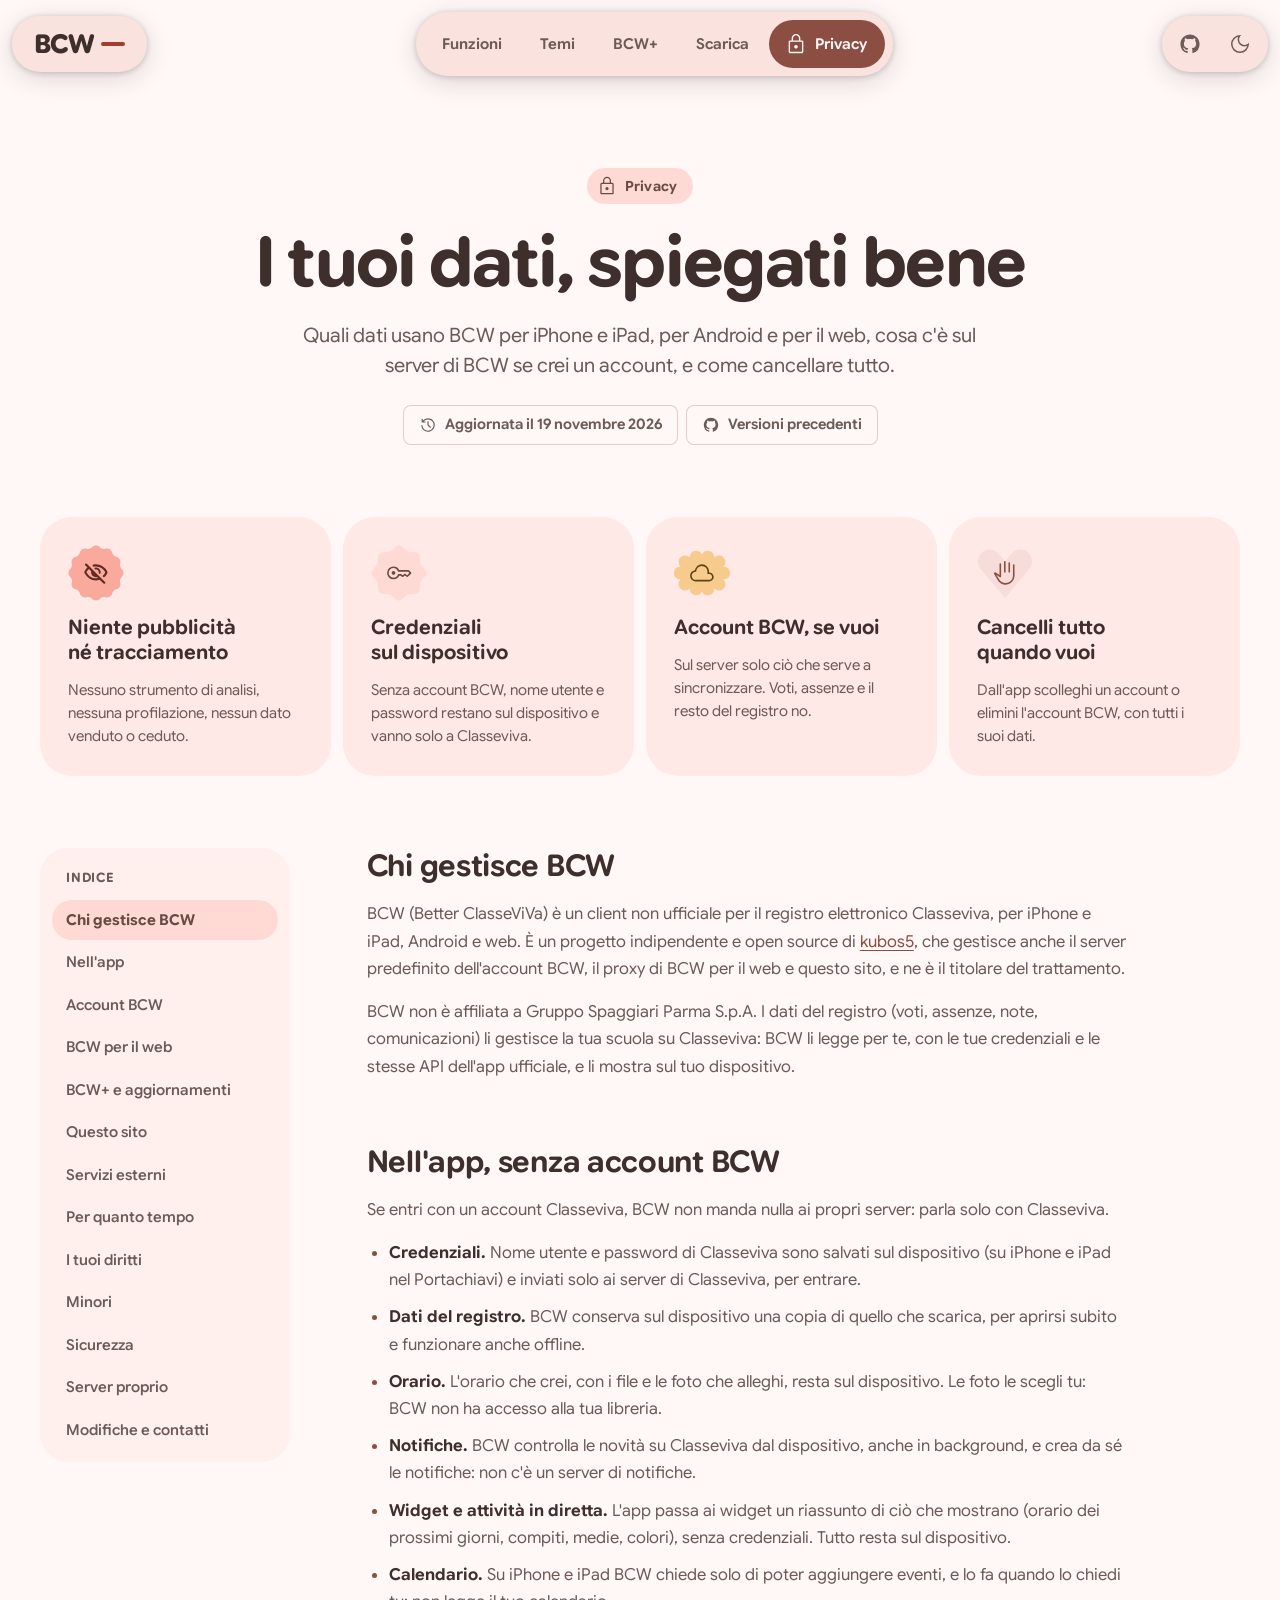
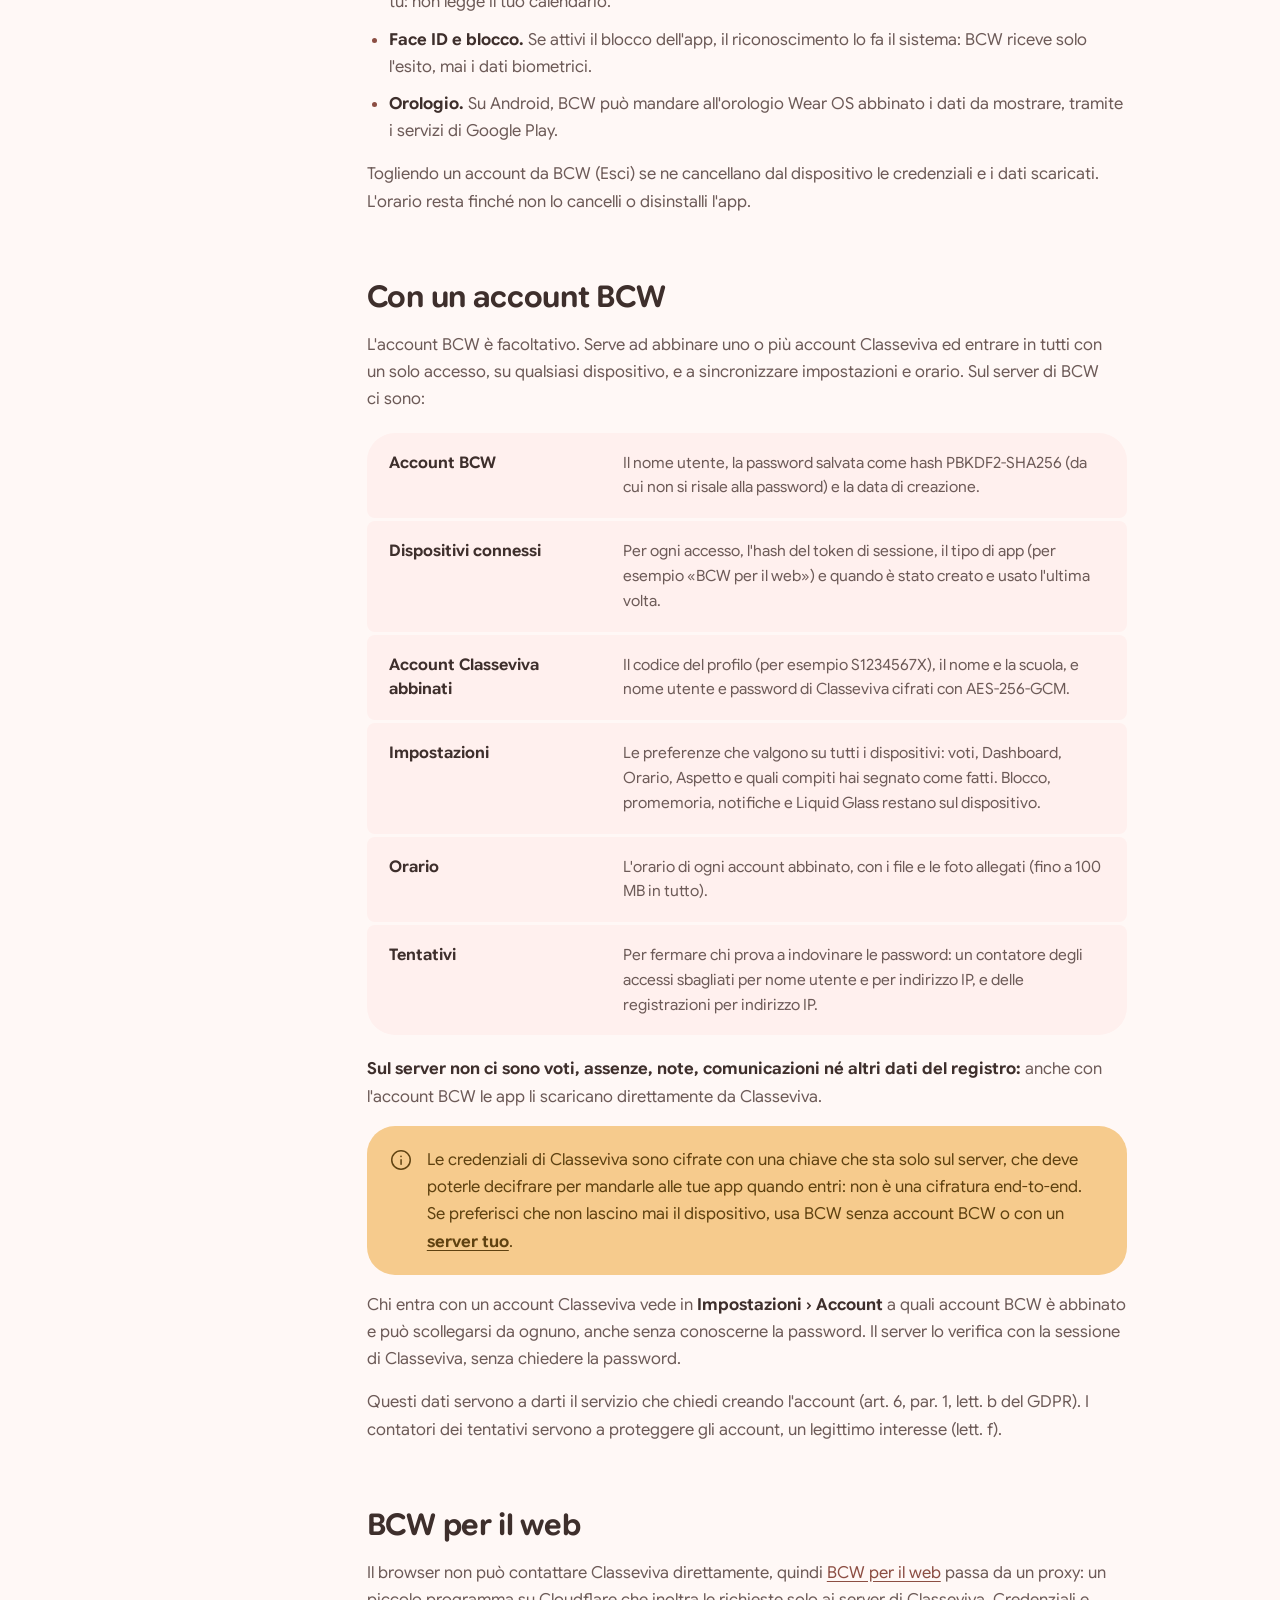
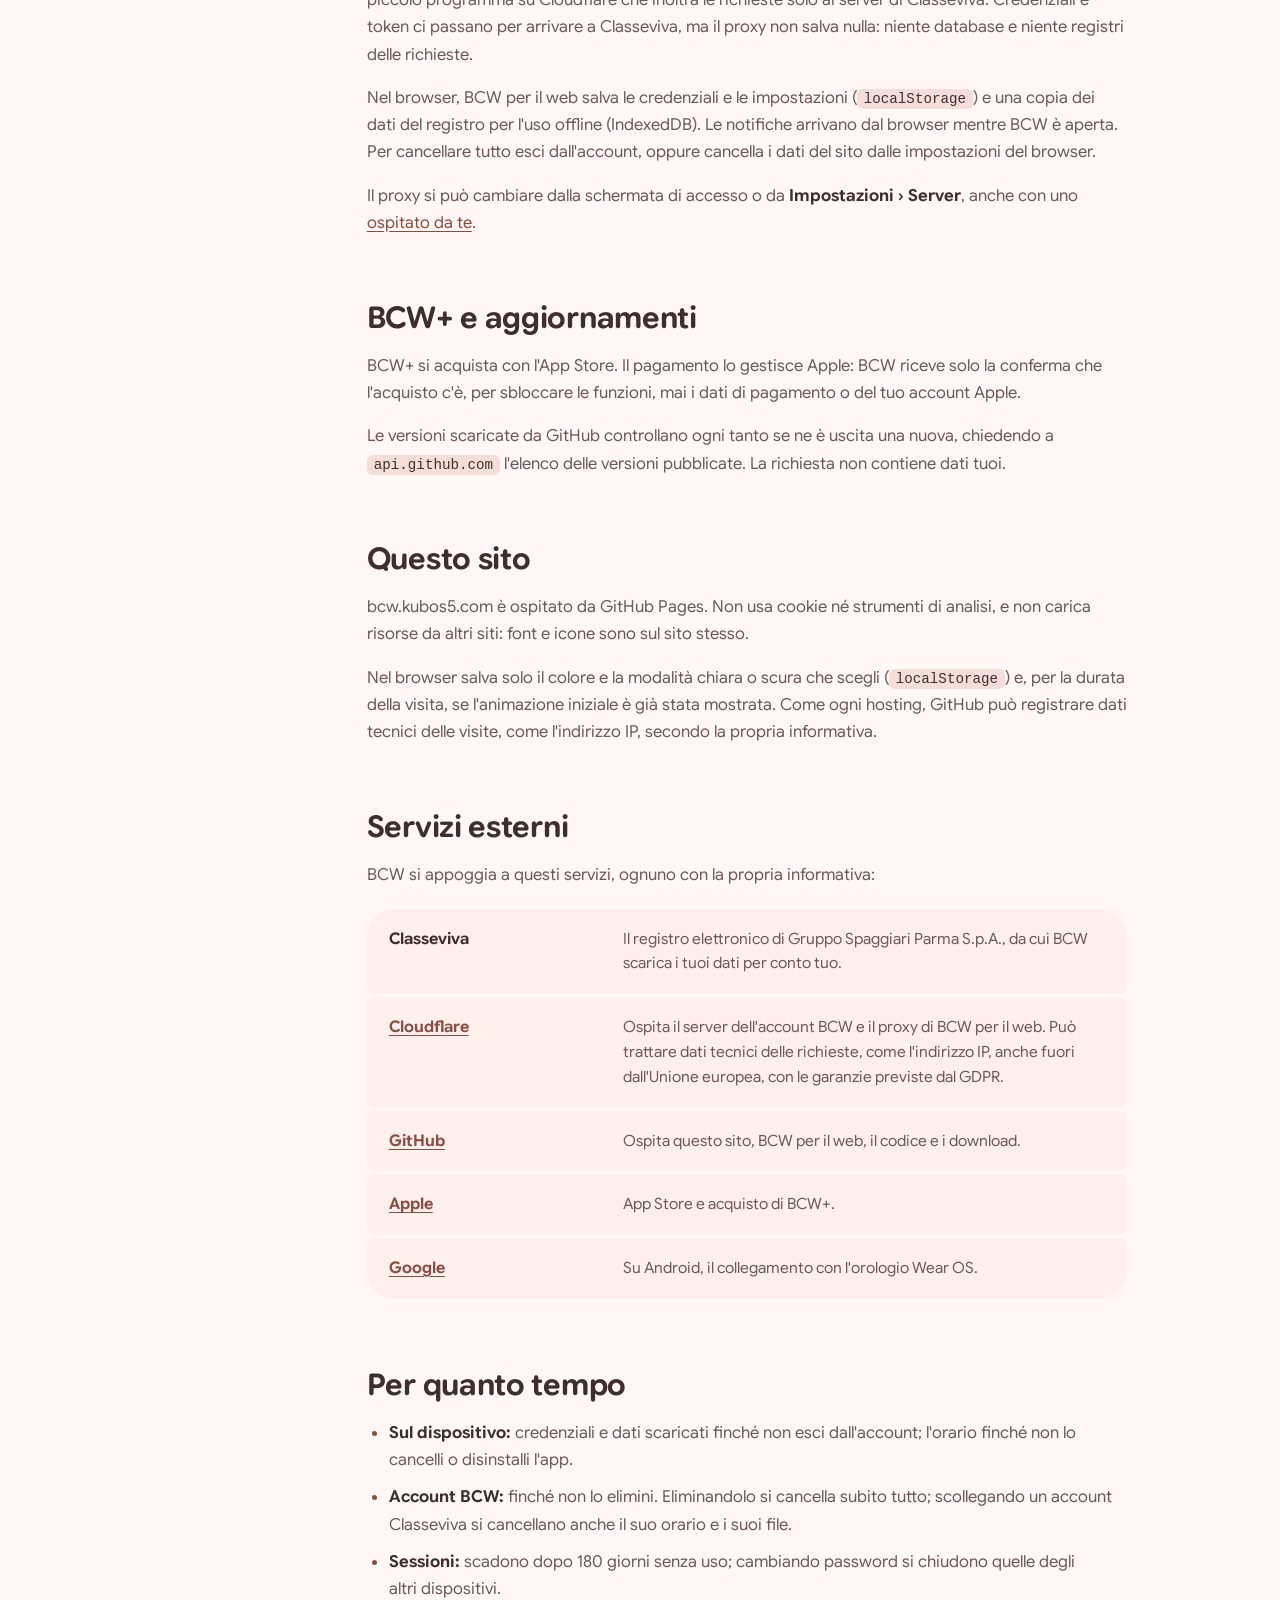
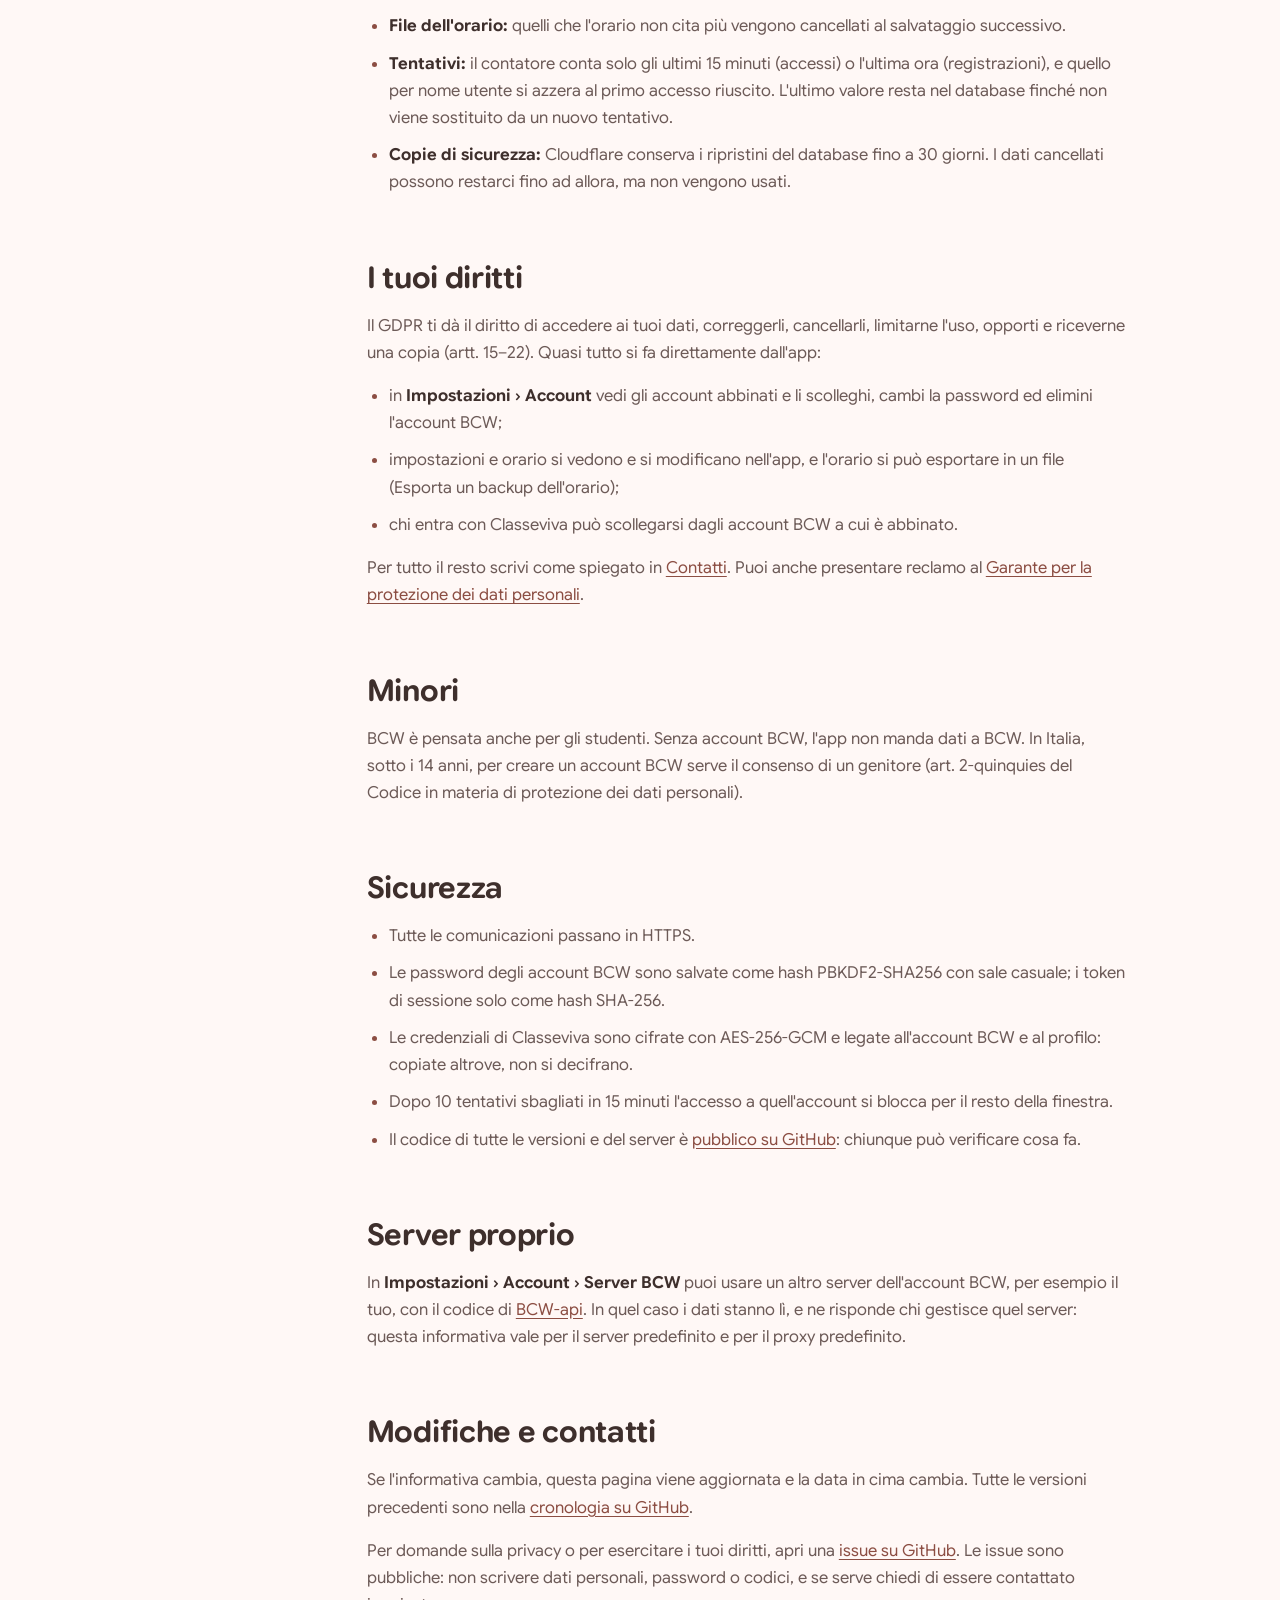
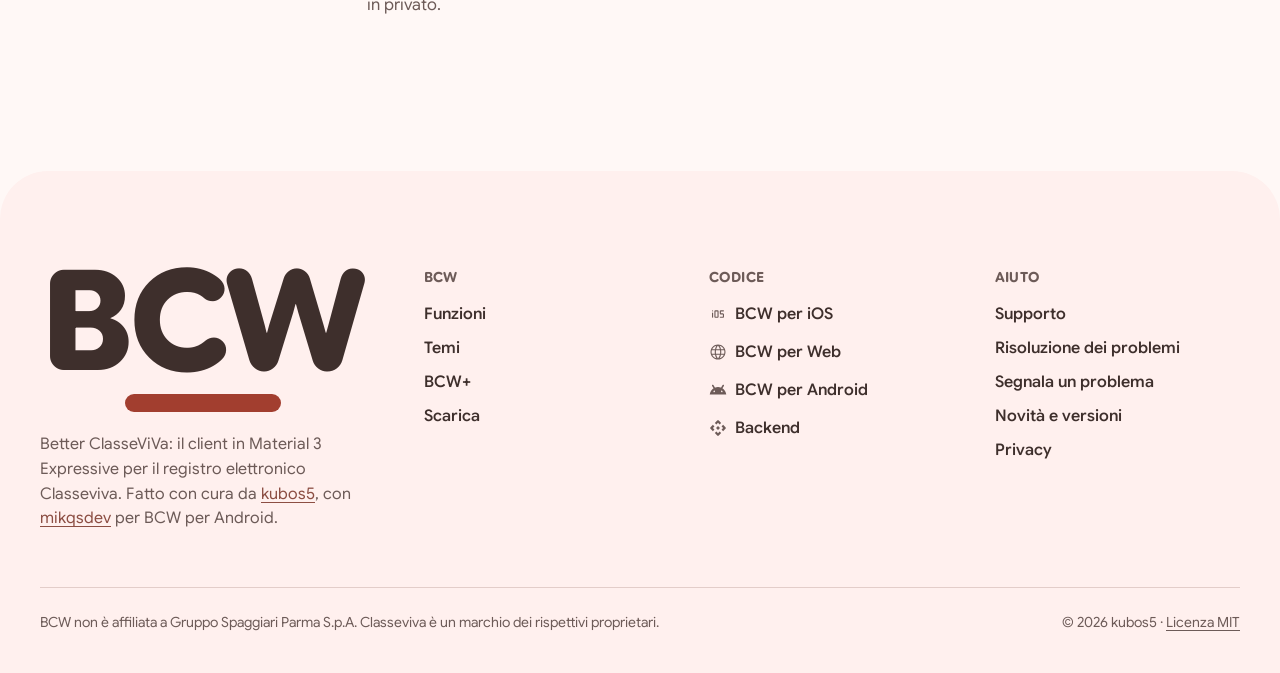
==== privacy/index.html @ 99d1567b "Informativa sulla privacy Nuova pagina /privacy con i dati usati dalle app, da BCW per il web e dall" ====
<!doctype html>
<html lang="it" class="no-js">
<head>
  <meta charset="utf-8">
  <meta name="viewport" content="width=device-width, initial-scale=1, viewport-fit=cover">
  <title>Privacy · BCW</title>
  <meta name="description" content="Informativa sulla privacy di BCW, il client per il registro elettronico Classeviva: quali dati usano l'app, la versione web e l'account BCW, dove stanno e come cancellarli.">
  <meta name="theme-color" content="#fff8f6" media="(prefers-color-scheme: light)">
  <meta name="theme-color" content="#130d0b" media="(prefers-color-scheme: dark)">
  <meta name="color-scheme" content="light dark">
  <link rel="icon" type="image/svg+xml" href="../assets/img/favicon.svg">
  <link rel="apple-touch-icon" href="../assets/img/apple-touch-icon.png">
  <meta property="og:type" content="website">
  <meta property="og:locale" content="it_IT">
  <meta property="og:title" content="Privacy · BCW">
  <meta property="og:description" content="Niente pubblicità né tracciamento: quali dati usa BCW, dove stanno e come cancellarli.">
  <meta property="og:image" content="https://bcw.kubos5.com/assets/img/og.png">
  <link rel="preload" href="../assets/fonts/GoogleSansFlex-latin-wght-ROND.woff2" as="font" type="font/woff2" crossorigin>
  <link rel="stylesheet" href="../assets/css/site.css">
  <script>
    (function () {
      var d = document.documentElement;
      d.classList.remove('no-js');
      try {
        var mode = localStorage.getItem('bcw-lp.mode');
        if (mode === 'light' || mode === 'dark') d.setAttribute('data-theme', mode);
        var theme = JSON.parse(localStorage.getItem('bcw-lp.accent') || 'null');
        if (theme && theme.css) {
          var style = document.createElement('style');
          style.id = 'accent-theme';
          style.textContent = theme.css;
          document.head.appendChild(style);
        }
      } catch (e) {}
    })();
  </script>
  <script type="module" src="../assets/js/privacy.js"></script>
</head>
<body>
  <a class="skip" href="#main">Vai al contenuto</a>

  <header class="topbar">
    <a class="brand-pill floating" href="../" aria-label="BCW, pagina iniziale"><span class="logo inline">BCW</span></a>
    <nav class="navbar floating" aria-label="Sezioni">
      <a class="nav-item" href="../#funzioni"><svg class="icon" aria-hidden="true"><use href="../assets/icons.svg#dashboardFill"/></svg>Funzioni</a>
      <a class="nav-item" href="../#temi"><svg class="icon" aria-hidden="true"><use href="../assets/icons.svg#palette"/></svg>Temi</a>
      <a class="nav-item" href="../#plus"><svg class="icon" aria-hidden="true"><use href="../assets/icons.svg#workspacePremium"/></svg>BCW+</a>
      <a class="nav-item" href="../#scarica"><svg class="icon" aria-hidden="true"><use href="../assets/icons.svg#download"/></svg>Scarica</a>
      <a class="nav-item active desktop-only" href="./" aria-current="page"><svg class="icon" aria-hidden="true"><use href="../assets/icons.svg#lock"/></svg>Privacy</a>
    </nav>
    <div class="actions-pill floating">
      <a class="icon-btn only-mobile" href="./" aria-current="page" aria-label="Privacy" style="color: var(--primary)"><svg class="icon" aria-hidden="true"><use href="../assets/icons.svg#lock"/></svg></a>
      <a class="icon-btn" href="https://github.com/kubos5/BCW" aria-label="BCW su GitHub"><svg class="icon" aria-hidden="true"><use href="../assets/icons.svg#github"/></svg></a>
      <button class="icon-btn" type="button" data-mode-toggle aria-label="Passa al tema scuro"><svg class="icon" aria-hidden="true"><use href="../assets/icons.svg#darkMode"/></svg></button>
    </div>
  </header>

  <main id="main">
    <!-- MARK: Titolo -->
    <section class="support-hero">
      <div class="decor" aria-hidden="true">
        <svg class="shape s1 spin" style="--period: 80s" viewBox="0 0 100 100"><use href="../assets/shapes.svg#gem"/></svg>
        <svg class="shape s2 spin reverse" style="--period: 60s" viewBox="0 0 100 100"><use href="../assets/shapes.svg#cookie9Sided"/></svg>
        <svg class="shape s3 spin" style="--period: 30s" viewBox="0 0 100 100"><use href="../assets/shapes.svg#clover4Leaf"/></svg>
      </div>
      <div class="container">
        <span class="eyebrow"><svg class="icon" aria-hidden="true"><use href="../assets/icons.svg#lock"/></svg>Privacy</span>
        <h1 class="display">I tuoi dati, spiegati bene</h1>
        <p class="lead" style="max-width: 36em">Quali dati usano BCW per iPhone e iPad, per Android e per il web, cosa c'è sul server di BCW se crei un account, e come cancellare tutto.</p>
        <div class="policy-meta">
          <span class="filter-chip"><svg class="icon" aria-hidden="true"><use href="../assets/icons.svg#history"/></svg>Aggiornata il 19 novembre 2026</span>
          <a class="filter-chip" href="https://github.com/kubos5/BCW-lp/commits/main/privacy/index.html"><svg class="icon" aria-hidden="true"><use href="../assets/icons.svg#github"/></svg>Versioni precedenti</a>
        </div>
      </div>
    </section>

    <!-- MARK: In breve -->
    <section class="section tight" style="padding-top: 8px; padding-bottom: 40px" aria-label="In breve">
      <div class="container trust">
        <div class="card reveal">
          <span class="shaped"><svg class="shape" viewBox="0 0 100 100" aria-hidden="true"><use href="../assets/shapes.svg#cookie12Sided"/></svg><svg class="icon" aria-hidden="true"><use href="../assets/icons.svg#visibilityOff"/></svg></span>
          <h3>Niente pubblicità né tracciamento</h3>
          <p>Nessuno strumento di analisi, nessuna profilazione, nessun dato venduto o ceduto.</p>
        </div>
        <div class="card reveal" style="--d: 1">
          <span class="shaped" style="--c: var(--secondary-container); --on-c: var(--on-secondary-container)"><svg class="shape" viewBox="0 0 100 100" aria-hidden="true"><use href="../assets/shapes.svg#sunny"/></svg><svg class="icon" aria-hidden="true"><use href="../assets/icons.svg#key"/></svg></span>
          <h3>Credenziali sul dispositivo</h3>
          <p>Senza account BCW, nome utente e password restano sul dispositivo e vanno solo a Classeviva.</p>
        </div>
        <div class="card reveal" style="--d: 2">
          <span class="shaped" style="--c: var(--tertiary-container); --on-c: var(--on-tertiary-container)"><svg class="shape" viewBox="0 0 100 100" aria-hidden="true"><use href="../assets/shapes.svg#puffy"/></svg><svg class="icon" aria-hidden="true"><use href="../assets/icons.svg#cloud"/></svg></span>
          <h3>Account BCW, se vuoi</h3>
          <p>Sul server solo ciò che serve a sincronizzare. Voti, assenze e il resto del registro no.</p>
        </div>
        <div class="card reveal" style="--d: 3">
          <span class="shaped" style="--c: var(--surface-container-highest); --on-c: var(--primary)"><svg class="shape" viewBox="0 0 100 100" aria-hidden="true"><use href="../assets/shapes.svg#heart"/></svg><svg class="icon" aria-hidden="true"><use href="../assets/icons.svg#hand"/></svg></span>
          <h3>Cancelli tutto quando vuoi</h3>
          <p>Dall'app scolleghi un account o elimini l'account BCW, con tutti i suoi dati.</p>
        </div>
      </div>
    </section>

    <!-- MARK: Informativa -->
    <section class="section tight" style="padding-top: 32px">
      <div class="container policy">
        <nav class="toc" aria-label="Indice" data-toc>
          <h2>Indice</h2>
          <a href="#chi">Chi gestisce BCW</a>
          <a href="#app">Nell'app</a>
          <a href="#account">Account BCW</a>
          <a href="#web">BCW per il web</a>
          <a href="#acquisti">BCW+ e aggiornamenti</a>
          <a href="#sito">Questo sito</a>
          <a href="#servizi">Servizi esterni</a>
          <a href="#conservazione">Per quanto tempo</a>
          <a href="#diritti">I tuoi diritti</a>
          <a href="#minori">Minori</a>
          <a href="#sicurezza">Sicurezza</a>
          <a href="#server">Server proprio</a>
          <a href="#contatti">Modifiche e contatti</a>
        </nav>

        <article class="prose">
          <section id="chi">
            <h2>Chi gestisce BCW</h2>
            <p>BCW (Better ClasseViVa) è un client non ufficiale per il registro elettronico Classeviva, per iPhone e iPad, Android e web. È un progetto indipendente e open source di <a href="https://github.com/kubos5">kubos5</a>, che gestisce anche il server predefinito dell'account BCW, il proxy di BCW per il web e questo sito, e ne è il titolare del trattamento.</p>
            <p>BCW non è affiliata a Gruppo Spaggiari Parma S.p.A. I dati del registro (voti, assenze, note, comunicazioni) li gestisce la tua scuola su Classeviva: BCW li legge per te, con le tue credenziali e le stesse API dell'app ufficiale, e li mostra sul tuo dispositivo.</p>
          </section>

          <section id="app">
            <h2>Nell'app, senza account BCW</h2>
            <p>Se entri con un account Classeviva, BCW non manda nulla ai propri server: parla solo con Classeviva.</p>
            <ul>
              <li><strong>Credenziali.</strong> Nome utente e password di Classeviva sono salvati sul dispositivo (su iPhone e iPad nel Portachiavi) e inviati solo ai server di Classeviva, per entrare.</li>
              <li><strong>Dati del registro.</strong> BCW conserva sul dispositivo una copia di quello che scarica, per aprirsi subito e funzionare anche offline.</li>
              <li><strong>Orario.</strong> L'orario che crei, con i file e le foto che alleghi, resta sul dispositivo. Le foto le scegli tu: BCW non ha accesso alla tua libreria.</li>
              <li><strong>Notifiche.</strong> BCW controlla le novità su Classeviva dal dispositivo, anche in background, e crea da sé le notifiche: non c'è un server di notifiche.</li>
              <li><strong>Widget e attività in diretta.</strong> L'app passa ai widget un riassunto di ciò che mostrano (orario dei prossimi giorni, compiti, medie, colori), senza credenziali. Tutto resta sul dispositivo.</li>
              <li><strong>Calendario.</strong> Su iPhone e iPad BCW chiede solo di poter aggiungere eventi, e lo fa quando lo chiedi tu: non legge il tuo calendario.</li>
              <li><strong>Face ID e blocco.</strong> Se attivi il blocco dell'app, il riconoscimento lo fa il sistema: BCW riceve solo l'esito, mai i dati biometrici.</li>
              <li><strong>Orologio.</strong> Su Android, BCW può mandare all'orologio Wear OS abbinato i dati da mostrare, tramite i servizi di Google Play.</li>
            </ul>
            <p>Togliendo un account da BCW (Esci) se ne cancellano dal dispositivo le credenziali e i dati scaricati. L'orario resta finché non lo cancelli o disinstalli l'app.</p>
          </section>

          <section id="account">
            <h2>Con un account BCW</h2>
            <p>L'account BCW è facoltativo. Serve ad abbinare uno o più account Classeviva ed entrare in tutti con un solo accesso, su qualsiasi dispositivo, e a sincronizzare impostazioni e orario. Sul server di BCW ci sono:</p>
            <dl class="data-list">
              <div>
                <dt>Account BCW</dt>
                <dd>Il nome utente, la password salvata come hash PBKDF2-SHA256 (da cui non si risale alla password) e la data di creazione.</dd>
              </div>
              <div>
                <dt>Dispositivi connessi</dt>
                <dd>Per ogni accesso, l'hash del token di sessione, il tipo di app (per esempio «BCW per il web») e quando è stato creato e usato l'ultima volta.</dd>
              </div>
              <div>
                <dt>Account Classeviva abbinati</dt>
                <dd>Il codice del profilo (per esempio S1234567X), il nome e la scuola, e nome utente e password di Classeviva cifrati con AES-256-GCM.</dd>
              </div>
              <div>
                <dt>Impostazioni</dt>
                <dd>Le preferenze che valgono su tutti i dispositivi: voti, Dashboard, Orario, Aspetto e quali compiti hai segnato come fatti. Blocco, promemoria, notifiche e Liquid Glass restano sul dispositivo.</dd>
              </div>
              <div>
                <dt>Orario</dt>
                <dd>L'orario di ogni account abbinato, con i file e le foto allegati (fino a 100 MB in tutto).</dd>
              </div>
              <div>
                <dt>Tentativi</dt>
                <dd>Per fermare chi prova a indovinare le password: un contatore degli accessi sbagliati per nome utente e per indirizzo IP, e delle registrazioni per indirizzo IP.</dd>
              </div>
            </dl>
            <p><strong>Sul server non ci sono voti, assenze, note, comunicazioni né altri dati del registro:</strong> anche con l'account BCW le app li scaricano direttamente da Classeviva.</p>
            <div class="callout">
              <svg class="icon" aria-hidden="true"><use href="../assets/icons.svg#info"/></svg>
              <p>Le credenziali di Classeviva sono cifrate con una chiave che sta solo sul server, che deve poterle decifrare per mandarle alle tue app quando entri: non è una cifratura end-to-end. Se preferisci che non lascino mai il dispositivo, usa BCW senza account BCW o con un <a href="#server">server tuo</a>.</p>
            </div>
            <p>Chi entra con un account Classeviva vede in <span class="path">Impostazioni › Account</span> a quali account BCW è abbinato e può scollegarsi da ognuno, anche senza conoscerne la password. Il server lo verifica con la sessione di Classeviva, senza chiedere la password.</p>
            <p>Questi dati servono a darti il servizio che chiedi creando l'account (art. 6, par. 1, lett. b del GDPR). I contatori dei tentativi servono a proteggere gli account, un legittimo interesse (lett. f).</p>
          </section>

          <section id="web">
            <h2>BCW per il web</h2>
            <p>Il browser non può contattare Classeviva direttamente, quindi <a href="https://app.bcw.kubos5.com/">BCW per il web</a> passa da un proxy: un piccolo programma su Cloudflare che inoltra le richieste solo ai server di Classeviva. Credenziali e token ci passano per arrivare a Classeviva, ma il proxy non salva nulla: niente database e niente registri delle richieste.</p>
            <p>Nel browser, BCW per il web salva le credenziali e le impostazioni (<code>localStorage</code>) e una copia dei dati del registro per l'uso offline (IndexedDB). Le notifiche arrivano dal browser mentre BCW è aperta. Per cancellare tutto esci dall'account, oppure cancella i dati del sito dalle impostazioni del browser.</p>
            <p>Il proxy si può cambiare dalla schermata di accesso o da <span class="path">Impostazioni › Server</span>, anche con uno <a href="https://github.com/kubos5/BCW-web">ospitato da te</a>.</p>
          </section>

          <section id="acquisti">
            <h2>BCW+ e aggiornamenti</h2>
            <p>BCW+ si acquista con l'App Store. Il pagamento lo gestisce Apple: BCW riceve solo la conferma che l'acquisto c'è, per sbloccare le funzioni, mai i dati di pagamento o del tuo account Apple.</p>
            <p>Le versioni scaricate da GitHub controllano ogni tanto se ne è uscita una nuova, chiedendo a <code>api.github.com</code> l'elenco delle versioni pubblicate. La richiesta non contiene dati tuoi.</p>
          </section>

          <section id="sito">
            <h2>Questo sito</h2>
            <p>bcw.kubos5.com è ospitato da GitHub Pages. Non usa cookie né strumenti di analisi, e non carica risorse da altri siti: font e icone sono sul sito stesso.</p>
            <p>Nel browser salva solo il colore e la modalità chiara o scura che scegli (<code>localStorage</code>) e, per la durata della visita, se l'animazione iniziale è già stata mostrata. Come ogni hosting, GitHub può registrare dati tecnici delle visite, come l'indirizzo IP, secondo la propria informativa.</p>
          </section>

          <section id="servizi">
            <h2>Servizi esterni</h2>
            <p>BCW si appoggia a questi servizi, ognuno con la propria informativa:</p>
            <dl class="data-list">
              <div>
                <dt>Classeviva</dt>
                <dd>Il registro elettronico di Gruppo Spaggiari Parma S.p.A., da cui BCW scarica i tuoi dati per conto tuo.</dd>
              </div>
              <div>
                <dt><a href="https://www.cloudflare.com/privacypolicy/">Cloudflare</a></dt>
                <dd>Ospita il server dell'account BCW e il proxy di BCW per il web. Può trattare dati tecnici delle richieste, come l'indirizzo IP, anche fuori dall'Unione europea, con le garanzie previste dal GDPR.</dd>
              </div>
              <div>
                <dt><a href="https://docs.github.com/site-policy/privacy-policies/github-general-privacy-statement">GitHub</a></dt>
                <dd>Ospita questo sito, BCW per il web, il codice e i download.</dd>
              </div>
              <div>
                <dt><a href="https://www.apple.com/legal/privacy/">Apple</a></dt>
                <dd>App Store e acquisto di BCW+.</dd>
              </div>
              <div>
                <dt><a href="https://policies.google.com/privacy">Google</a></dt>
                <dd>Su Android, il collegamento con l'orologio Wear OS.</dd>
              </div>
            </dl>
          </section>

          <section id="conservazione">
            <h2>Per quanto tempo</h2>
            <ul>
              <li><strong>Sul dispositivo:</strong> credenziali e dati scaricati finché non esci dall'account; l'orario finché non lo cancelli o disinstalli l'app.</li>
              <li><strong>Account BCW:</strong> finché non lo elimini. Eliminandolo si cancella subito tutto; scollegando un account Classeviva si cancellano anche il suo orario e i suoi file.</li>
              <li><strong>Sessioni:</strong> scadono dopo 180 giorni senza uso; cambiando password si chiudono quelle degli altri dispositivi.</li>
              <li><strong>File dell'orario:</strong> quelli che l'orario non cita più vengono cancellati al salvataggio successivo.</li>
              <li><strong>Tentativi:</strong> il contatore conta solo gli ultimi 15 minuti (accessi) o l'ultima ora (registrazioni), e quello per nome utente si azzera al primo accesso riuscito. L'ultimo valore resta nel database finché non viene sostituito da un nuovo tentativo.</li>
              <li><strong>Copie di sicurezza:</strong> Cloudflare conserva i ripristini del database fino a 30 giorni. I dati cancellati possono restarci fino ad allora, ma non vengono usati.</li>
            </ul>
          </section>

          <section id="diritti">
            <h2>I tuoi diritti</h2>
            <p>Il GDPR ti dà il diritto di accedere ai tuoi dati, correggerli, cancellarli, limitarne l'uso, opporti e riceverne una copia (artt. 15–22). Quasi tutto si fa direttamente dall'app:</p>
            <ul>
              <li>in <span class="path">Impostazioni › Account</span> vedi gli account abbinati e li scolleghi, cambi la password ed elimini l'account BCW;</li>
              <li>impostazioni e orario si vedono e si modificano nell'app, e l'orario si può esportare in un file (Esporta un backup dell'orario);</li>
              <li>chi entra con Classeviva può scollegarsi dagli account BCW a cui è abbinato.</li>
            </ul>
            <p>Per tutto il resto scrivi come spiegato in <a href="#contatti">Contatti</a>. Puoi anche presentare reclamo al <a href="https://www.garanteprivacy.it">Garante per la protezione dei dati personali</a>.</p>
          </section>

          <section id="minori">
            <h2>Minori</h2>
            <p>BCW è pensata anche per gli studenti. Senza account BCW, l'app non manda dati a BCW. In Italia, sotto i 14 anni, per creare un account BCW serve il consenso di un genitore (art. 2-quinquies del Codice in materia di protezione dei dati personali).</p>
          </section>

          <section id="sicurezza">
            <h2>Sicurezza</h2>
            <ul>
              <li>Tutte le comunicazioni passano in HTTPS.</li>
              <li>Le password degli account BCW sono salvate come hash PBKDF2-SHA256 con sale casuale; i token di sessione solo come hash SHA-256.</li>
              <li>Le credenziali di Classeviva sono cifrate con AES-256-GCM e legate all'account BCW e al profilo: copiate altrove, non si decifrano.</li>
              <li>Dopo 10 tentativi sbagliati in 15 minuti l'accesso a quell'account si blocca per il resto della finestra.</li>
              <li>Il codice di tutte le versioni e del server è <a href="https://github.com/kubos5">pubblico su GitHub</a>: chiunque può verificare cosa fa.</li>
            </ul>
          </section>

          <section id="server">
            <h2>Server proprio</h2>
            <p>In <span class="path">Impostazioni › Account › Server BCW</span> puoi usare un altro server dell'account BCW, per esempio il tuo, con il codice di <a href="https://github.com/kubos5/BCW-api">BCW-api</a>. In quel caso i dati stanno lì, e ne risponde chi gestisce quel server: questa informativa vale per il server predefinito e per il proxy predefinito.</p>
          </section>

          <section id="contatti">
            <h2>Modifiche e contatti</h2>
            <p>Se l'informativa cambia, questa pagina viene aggiornata e la data in cima cambia. Tutte le versioni precedenti sono nella <a href="https://github.com/kubos5/BCW-lp/commits/main/privacy/index.html">cronologia su GitHub</a>.</p>
            <p>Per domande sulla privacy o per esercitare i tuoi diritti, apri una <a href="https://github.com/kubos5/BCW/issues/new">issue su GitHub</a>. Le issue sono pubbliche: non scrivere dati personali, password o codici, e se serve chiedi di essere contattato in privato.</p>
          </section>
        </article>
      </div>
    </section>
  </main>

  <footer class="footer">
    <div class="container">
      <div class="footer-grid">
        <div>
          <span class="logo big-logo" aria-label="BCW">BCW</span>
          <p class="body tag">Better ClasseViVa: il client in Material 3 Expressive per il registro elettronico Classeviva. Fatto con cura da <a href="https://github.com/kubos5">kubos5</a>, con <a href="https://github.com/mikqsdev">mikqsdev</a> per BCW per Android.</p>
        </div>
        <div>
          <h4>BCW</h4>
          <ul>
            <li><a href="../#funzioni">Funzioni</a></li>
            <li><a href="../#temi">Temi</a></li>
            <li><a href="../#plus">BCW+</a></li>
            <li><a href="../#scarica">Scarica</a></li>
          </ul>
        </div>
        <div>
          <h4>Codice</h4>
          <ul>
            <li><a href="https://github.com/kubos5/BCW"><svg class="icon" aria-hidden="true"><use href="../assets/icons.svg#ios"/></svg>BCW per iOS</a></li>
            <li><a href="https://github.com/kubos5/BCW-web"><svg class="icon" aria-hidden="true"><use href="../assets/icons.svg#globe"/></svg>BCW per Web</a></li>
            <li><a href="https://github.com/kubos5/BCW-android"><svg class="icon" aria-hidden="true"><use href="../assets/icons.svg#android"/></svg>BCW per Android</a></li>
            <li><a href="https://github.com/kubos5/BCW-api"><svg class="icon" aria-hidden="true"><use href="../assets/icons.svg#api"/></svg>Backend</a></li>
          </ul>
        </div>
        <div>
          <h4>Aiuto</h4>
          <ul>
            <li><a href="../support/">Supporto</a></li>
            <li><a href="../support/#problemi">Risoluzione dei problemi</a></li>
            <li><a href="https://github.com/kubos5/BCW/issues">Segnala un problema</a></li>
            <li><a href="https://github.com/kubos5/BCW/releases">Novità e versioni</a></li>
            <li><a href="./" aria-current="page">Privacy</a></li>
          </ul>
        </div>
      </div>
      <div class="footer-bottom">
        <span>BCW non è affiliata a Gruppo Spaggiari Parma S.p.A. Classeviva è un marchio dei rispettivi proprietari.</span>
        <span>© 2026 kubos5 · <a href="https://github.com/kubos5/BCW/blob/main/LICENSE">Licenza MIT</a></span>
      </div>
    </div>
  </footer>
</body>
</html>
---- assets/css/site.css ----
/* BCW · sito — Material 3 Expressive
   Stessi colori, font e forme dell'app (e di BCW-web): palette Tonal Spot dal rosso mattone di BCW
   (#A23E2F), Google Sans Flex con l'asse ROND per i titoli arrotondati, MaterialShapes e molle di
   M3 Expressive. I colori di un tema scelto nella sezione "Temi" sono generati da assets/js/theme.js
   con material-color-utilities e sovrascrivono le variabili qui sotto. */

@font-face {
  font-family: "Google Sans Flex";
  src: url("../fonts/GoogleSansFlex-latin-wght-ROND.woff2") format("woff2");
  font-weight: 1 1000;
  font-style: normal;
  font-display: swap;
}

/* MARK: - Colori */

:root {
  color-scheme: light;
  --primary: #8c4e43; --on-primary: #fff7f6;
  --primary-container: #faaa9d; --on-primary-container: #602b22;
  --secondary: #785751; --on-secondary: #fff7f6;
  --secondary-container: #ffdad4; --on-secondary-container: #694a45;
  --tertiary: #795927; --on-tertiary: #fff8f2;
  --tertiary-container: #f6cb8d; --on-tertiary-container: #5f4211;
  --error: #a8364b; --on-error: #fff7f7; --error-container: #f97386; --on-error-container: #6e0523;
  --surface: #fff8f6; --surface-dim: #edd5d1; --surface-bright: #fff8f6;
  --surface-container-lowest: #fffcfb; --surface-container-low: #fff0ee; --surface-container: #fee9e6;
  --surface-container-high: #fae3df; --surface-container-highest: #f6ddd9;
  --on-surface: #3e2f2c; --on-surface-variant: #6d5b58;
  --outline: #8a7673; --outline-variant: #e3cdc9;
  --inverse-surface: #392e2c; --inverse-on-surface: #ffedea; --inverse-primary: #faaa9d;
  --brand: #a23e2f;

  --good: #2b6a45; --on-good: #ffffff; --good-container: #aff2c2; --on-good-container: #00210f;
  --fair: #855300; --on-fair: #ffffff; --fair-container: #ffddb8; --on-fair-container: #2a1700;
  --poor: #ab3429; --on-poor: #ffffff; --poor-container: #ffdad5; --on-poor-container: #410001;
  --neutral: #426182; --on-neutral: #ffffff; --neutral-container: #d1e4ff; --on-neutral-container: #001d35;

  --subject-0: #9e412b; --subject-0-container: #ffdad2; --on-subject-0-container: #3d0600;
  --subject-1: #29685f; --subject-1-container: #afefe2; --on-subject-1-container: #00201c;
  --subject-2: #5357a0; --subject-2-container: #e1e0ff; --on-subject-2-container: #0c0e5a;
  --subject-3: #7c5808; --subject-3-container: #ffdea9; --on-subject-3-container: #271900;
  --subject-4: #854a78; --subject-4-container: #ffd7f1; --on-subject-4-container: #370531;
  --subject-5: #306388; --subject-5-container: #cce5ff; --on-subject-5-container: #001e31;
  --subject-6: #4c671d; --subject-6-container: #cdee94; --on-subject-6-container: #131f00;
  --subject-7: #99452f; --subject-7-container: #ffdad2; --on-subject-7-container: #3c0800;
  --subject-8: #6b5c4a; --subject-8-container: #f4dfc9; --on-subject-8-container: #241a0c;
  --subject-9: #136779; --subject-9-container: #adecff; --on-subject-9-container: #001f26;
  --subject-10: #944555; --subject-10-container: #ffd9de; --on-subject-10-container: #3e0215;
  --subject-11: #47663c; --subject-11-container: #c8edb7; --on-subject-11-container: #042101;
  --break: #9a8c78;

  --scrim: rgb(29 17 15 / .38);
  --shadow-color: 29 17 15;
}

@media (prefers-color-scheme: dark) {
  :root:not([data-theme="light"]) {
    color-scheme: dark;
    --primary: #f9b6ab; --on-primary: #61342c;
    --primary-container: #76453d; --on-primary-container: #ffdbd5;
    --secondary: #e7bdb6; --on-secondary: #563934;
    --secondary-container: #51342f; --on-secondary-container: #f2cbc4;
    --tertiary: #ffdaa8; --on-tertiary: #694a19;
    --tertiary-container: #6b4c1a; --on-tertiary-container: #ffdeb0;
    --error: #f97386; --on-error: #490013; --error-container: #871c34; --on-error-container: #ffb0bb;
    --surface: #130d0b; --surface-dim: #130d0b; --surface-bright: #372926;
    --surface-container-lowest: #0e0908; --surface-container-low: #1a1110; --surface-container: #221715;
    --surface-container-high: #291d1b; --surface-container-highest: #302220;
    --on-surface: #f9e0dc; --on-surface-variant: #bca6a2;
    --outline: #84716e; --outline-variant: #4a3a37;
    --inverse-surface: #f1dfdb; --inverse-on-surface: #392e2c; --inverse-primary: #8c4e43;
    --brand: #e3826a;

    --good: #94d5a7; --on-good: #00391d; --good-container: #0d512f; --on-good-container: #aff2c2;
    --fair: #ffb95f; --on-fair: #472a00; --fair-container: #653e00; --on-fair-container: #ffddb8;
    --poor: #ffb4a9; --on-poor: #690002; --poor-container: #8a1c14; --on-poor-container: #ffdad5;
    --neutral: #aac9ef; --on-neutral: #0f3251; --neutral-container: #2a4969; --on-neutral-container: #d1e4ff;

    --subject-0: #ffb4a3; --subject-0-container: #7f2a17; --on-subject-0-container: #ffdad2;
    --subject-1: #94d2c7; --subject-1-container: #055047; --on-subject-1-container: #afefe2;
    --subject-2: #bfc1ff; --subject-2-container: #3b3f86; --on-subject-2-container: #e1e0ff;
    --subject-3: #efbf6a; --subject-3-container: #5e4100; --on-subject-3-container: #ffdea9;
    --subject-4: #f8b0e4; --subject-4-container: #6a335f; --on-subject-4-container: #ffd7f1;
    --subject-5: #9cccf6; --subject-5-container: #114b6f; --on-subject-5-container: #cce5ff;
    --subject-6: #b1d27b; --subject-6-container: #354e04; --on-subject-6-container: #cdee94;
    --subject-7: #ffb4a2; --subject-7-container: #7b2e1a; --on-subject-7-container: #ffdad2;
    --subject-8: #d7c3ae; --subject-8-container: #524434; --on-subject-8-container: #f4dfc9;
    --subject-9: #8bd1e5; --subject-9-container: #004e5d; --on-subject-9-container: #adecff;
    --subject-10: #ffb2be; --subject-10-container: #772e3e; --on-subject-10-container: #ffd9de;
    --subject-11: #acd19d; --subject-11-container: #304e26; --on-subject-11-container: #c8edb7;
    --break: #b8ac98;

    --scrim: rgb(8 4 3 / .55);
    --shadow-color: 0 0 0;
  }
}

:root[data-theme="dark"] {
  color-scheme: dark;
  --primary: #f9b6ab; --on-primary: #61342c;
  --primary-container: #76453d; --on-primary-container: #ffdbd5;
  --secondary: #e7bdb6; --on-secondary: #563934;
  --secondary-container: #51342f; --on-secondary-container: #f2cbc4;
  --tertiary: #ffdaa8; --on-tertiary: #694a19;
  --tertiary-container: #6b4c1a; --on-tertiary-container: #ffdeb0;
  --error: #f97386; --on-error: #490013; --error-container: #871c34; --on-error-container: #ffb0bb;
  --surface: #130d0b; --surface-dim: #130d0b; --surface-bright: #372926;
  --surface-container-lowest: #0e0908; --surface-container-low: #1a1110; --surface-container: #221715;
  --surface-container-high: #291d1b; --surface-container-highest: #302220;
  --on-surface: #f9e0dc; --on-surface-variant: #bca6a2;
  --outline: #84716e; --outline-variant: #4a3a37;
  --inverse-surface: #f1dfdb; --inverse-on-surface: #392e2c; --inverse-primary: #8c4e43;
  --brand: #e3826a;

  --good: #94d5a7; --on-good: #00391d; --good-container: #0d512f; --on-good-container: #aff2c2;
  --fair: #ffb95f; --on-fair: #472a00; --fair-container: #653e00; --on-fair-container: #ffddb8;
  --poor: #ffb4a9; --on-poor: #690002; --poor-container: #8a1c14; --on-poor-container: #ffdad5;
  --neutral: #aac9ef; --on-neutral: #0f3251; --neutral-container: #2a4969; --on-neutral-container: #d1e4ff;

  --subject-0: #ffb4a3; --subject-0-container: #7f2a17; --on-subject-0-container: #ffdad2;
  --subject-1: #94d2c7; --subject-1-container: #055047; --on-subject-1-container: #afefe2;
  --subject-2: #bfc1ff; --subject-2-container: #3b3f86; --on-subject-2-container: #e1e0ff;
  --subject-3: #efbf6a; --subject-3-container: #5e4100; --on-subject-3-container: #ffdea9;
  --subject-4: #f8b0e4; --subject-4-container: #6a335f; --on-subject-4-container: #ffd7f1;
  --subject-5: #9cccf6; --subject-5-container: #114b6f; --on-subject-5-container: #cce5ff;
  --subject-6: #b1d27b; --subject-6-container: #354e04; --on-subject-6-container: #cdee94;
  --subject-7: #ffb4a2; --subject-7-container: #7b2e1a; --on-subject-7-container: #ffdad2;
  --subject-8: #d7c3ae; --subject-8-container: #524434; --on-subject-8-container: #f4dfc9;
  --subject-9: #8bd1e5; --subject-9-container: #004e5d; --on-subject-9-container: #adecff;
  --subject-10: #ffb2be; --subject-10-container: #772e3e; --on-subject-10-container: #ffd9de;
  --subject-11: #acd19d; --subject-11-container: #304e26; --on-subject-11-container: #c8edb7;
  --break: #b8ac98;

  --scrim: rgb(8 4 3 / .55);
  --shadow-color: 0 0 0;
}


/* MARK: - Forme, tipografia, movimento */

:root {
  --r-xs: 4px; --r-s: 8px; --r-m: 12px; --r-l: 16px; --r-li: 20px;
  --r-xl: 28px; --r-xli: 32px; --r-xxl: 48px; --r-full: 999px;

  --font: "Google Sans Flex", "Google Sans", "Roboto Flex", Roboto, system-ui, -apple-system, "Segoe UI", sans-serif;
  --mono: ui-monospace, "SF Mono", "Roboto Mono", Menlo, Consolas, monospace;

  --elev-1: 0 1px 2px rgb(var(--shadow-color) / .18), 0 1px 3px 1px rgb(var(--shadow-color) / .08);
  --elev-2: 0 1px 2px rgb(var(--shadow-color) / .18), 0 2px 6px 2px rgb(var(--shadow-color) / .08);
  --elev-3: 0 4px 12px -2px rgb(var(--shadow-color) / .16), 0 12px 32px -8px rgb(var(--shadow-color) / .22);
  --elev-float: 0 2px 6px rgb(var(--shadow-color) / .1), 0 18px 40px -12px rgb(var(--shadow-color) / .32);

  /* Molle di M3 Expressive (da BCW-web): spaziali con un piccolo rimbalzo, effetti senza. */
  --spring-fast: linear(0, 0.008 1.3%, 0.029 2.5%, 0.07 4%, 0.123 5.5%, 0.244 8.3%, 0.531 14%, 0.649 16.5%, 0.756 19%, 0.848 21.5%, 0.924 24%, 0.985 26.5%, 1.03 29%, 1.064 31.8%, 1.089 35.5%, 1.094 39.8%, 1.081 44.8%, 1.019 58.8%, 0.998 67.3%, 0.991 78%, 1);
  --spring-fast-dur: 360ms;
  --spring: linear(0, 0.005 1.3%, 0.024 2.8%, 0.053 4.3%, 0.098 6%, 0.201 9.3%, 0.431 15.8%, 0.532 18.8%, 0.631 22%, 0.718 25.3%, 0.785 28.2%, 0.846 31.5%, 0.894 34.8%, 0.932 38%, 0.964 41.8%, 0.987 45.8%, 1.003 50.2%, 1.012 55.3%, 1.015 64.8%, 1);
  --spring-dur: 435ms;
  --spring-slow-dur: 650ms;
  --effects: linear(0, 0.004 1%, 0.019 2.3%, 0.042 3.5%, 0.079 5%, 0.161 7.8%, 0.362 13.8%, 0.464 17%, 0.557 20.3%, 0.637 23.5%, 0.706 26.8%, 0.767 30.3%, 0.817 33.8%, 0.86 37.5%, 0.899 42%, 0.929 46.8%, 0.953 52.3%, 0.971 58.5%, 0.991 73.8%, 1);
  --effects-fast-dur: 150ms;
  --effects-dur: 230ms;
  --emphasized-decelerate: cubic-bezier(.05, .7, .1, 1);
  --emphasized: cubic-bezier(.2, 0, 0, 1);

  --container: 1240px;
  --gutter: clamp(16px, 4vw, 40px);
  --section: clamp(88px, 12vw, 152px);
  --topbar: 80px;
}

@media (prefers-reduced-motion: reduce) {
  :root { --spring-fast: ease-out; --spring: ease-out; --spring-fast-dur: 120ms; --spring-dur: 160ms; --spring-slow-dur: 200ms; }
}

/* MARK: - Base */

*, *::before, *::after { box-sizing: border-box; }

html {
  background: var(--surface);
  color: var(--on-surface);
  font-family: var(--font);
  font-size: 16px;
  line-height: 1.5;
  -webkit-font-smoothing: antialiased;
  -moz-osx-font-smoothing: grayscale;
  -webkit-text-size-adjust: 100%;
  text-size-adjust: 100%;
  font-variation-settings: "ROND" 30;
  scroll-behavior: smooth;
  scroll-padding-top: 96px;
}

@media (prefers-reduced-motion: reduce) { html { scroll-behavior: auto; } }

body {
  margin: 0;
  min-height: 100vh;
  background: var(--surface);
  transition: background-color var(--effects-dur) var(--effects);
}

/* Le forme che girano ai bordi non devono allargare la pagina: sui telefoni il browser
   rimpicciolirebbe tutto. Il clip sta sui contenuti e non su html o body, perché lì passa alla
   finestra e su iOS può bloccare lo scorrimento. */
main, footer { overflow-x: clip; }

img, svg, video { display: block; max-width: 100%; }
img { height: auto; }
a { color: var(--primary); text-underline-offset: .18em; text-decoration-thickness: from-font; }
button, input { font: inherit; color: inherit; letter-spacing: inherit; font-variation-settings: inherit; }
button { background: none; border: 0; padding: 0; margin: 0; cursor: pointer; -webkit-tap-highlight-color: transparent; }
p { margin: 0; }
h1, h2, h3, h4 { margin: 0; font-weight: 650; font-variation-settings: "ROND" 100; text-wrap: balance; }
ul, ol { margin: 0; padding: 0; }
::selection { background: var(--primary-container); color: var(--on-primary-container); }
:focus-visible { outline: 3px solid var(--primary); outline-offset: 3px; border-radius: var(--r-s); }

[hidden] { display: none !important; }
.icon { width: 24px; height: 24px; fill: currentColor; flex: none; }
.sr-only { position: absolute !important; width: 1px; height: 1px; overflow: hidden; clip-path: inset(50%); white-space: nowrap; }

.skip {
  position: fixed; top: 12px; left: 12px; z-index: 200;
  padding: 12px 18px; border-radius: var(--r-full);
  background: var(--inverse-surface); color: var(--inverse-on-surface);
  font-weight: 600; text-decoration: none;
  transform: translateY(-160%);
  transition: transform var(--spring-dur) var(--spring);
}
.skip:focus { transform: none; }

.container { width: min(100% - 2 * var(--gutter), var(--container)); margin-inline: auto; }

/* Scala tipografica (titoli enfatizzati di M3 Expressive, asse ROND pieno). */
.display-xl {
  font-size: clamp(46px, 6.8vw, 100px);
  line-height: .96;
  font-weight: 720;
  letter-spacing: -.028em;
  font-variation-settings: "ROND" 100;
}
.display {
  font-size: clamp(38px, 5.4vw, 72px);
  line-height: 1;
  font-weight: 700;
  letter-spacing: -.024em;
  font-variation-settings: "ROND" 100;
}
.headline { font-size: clamp(26px, 2.6vw, 34px); line-height: 1.12; font-weight: 650; letter-spacing: -.01em; }
.title { font-size: 20px; line-height: 1.3; font-weight: 620; font-variation-settings: "ROND" 100; }
.lead { font-size: clamp(18px, 1.55vw, 21px); line-height: 1.5; color: var(--on-surface-variant); text-wrap: pretty; }
.body { font-size: 16px; line-height: 1.55; color: var(--on-surface-variant); text-wrap: pretty; }
.small { font-size: 14px; line-height: 1.45; color: var(--on-surface-variant); }
.mono { font-family: var(--mono); font-size: .92em; }

/* MARK: - Forme di Material */

.shape { fill: var(--c, var(--primary-container)); }

.shaped {
  --s: 56px;
  position: relative;
  display: grid;
  place-items: center;
  width: var(--s);
  height: var(--s);
  flex: none;
  color: var(--on-c, var(--on-primary-container));
}
.shaped > .shape {
  position: absolute;
  inset: 0;
  width: 100%;
  height: 100%;
  transition: transform var(--spring-slow-dur) var(--spring), fill var(--effects-dur) var(--effects);
}
.shaped > .icon { position: relative; width: calc(var(--s) * .46); height: calc(var(--s) * .46); }
.shaped > b { position: relative; font-weight: 750; font-variation-settings: "ROND" 100; font-size: calc(var(--s) * .38); letter-spacing: -.02em; }
:is(a, .tile, .card, .platform, details):hover > .shaped > .shape,
:is(a, .tile, .card, .platform):hover .shaped.spin-on-hover > .shape { transform: rotate(40deg) scale(1.05); }

.spin { animation: spin var(--period, 40s) linear infinite; }
.spin.reverse { animation-direction: reverse; }
@keyframes spin { to { rotate: 360deg; } }
@media (prefers-reduced-motion: reduce) { .spin { animation: none; } }

/* MARK: - Pulsanti */

.btn {
  --h: 48px;
  position: relative;
  isolation: isolate;
  overflow: hidden;
  display: inline-flex;
  align-items: center;
  justify-content: center;
  gap: 8px;
  height: var(--h);
  padding: 0 calc(var(--h) * .46);
  border-radius: calc(var(--h) / 2);
  font-size: 16px;
  font-weight: 600;
  letter-spacing: .1px;
  text-decoration: none;
  white-space: nowrap;
  cursor: pointer;
  transition: border-radius var(--spring-fast-dur) var(--spring-fast), background-color var(--effects-dur) var(--effects),
    color var(--effects-dur) var(--effects), transform var(--spring-fast-dur) var(--spring-fast);
}
.btn::before {
  content: "";
  position: absolute;
  inset: 0;
  z-index: -1;
  background: currentColor;
  opacity: 0;
  transition: opacity var(--effects-fast-dur) linear;
}
.btn:hover::before { opacity: .08; }
.btn:focus-visible::before, .btn:active::before { opacity: .12; }
/* Pressione: l'angolo si stringe con la molla (forma che cambia, come i pulsanti di M3 Expressive). */
.btn:active { border-radius: calc(var(--h) * .24); }
.btn .icon { width: 20px; height: 20px; }
.btn.l { --h: 56px; font-size: 17px; }
.btn.l .icon { width: 22px; height: 22px; }
.btn.xl { --h: 68px; font-size: 19px; padding: 0 32px; }
.btn.xl .icon { width: 26px; height: 26px; }
.btn.s { --h: 40px; font-size: 14px; }
.btn.s .icon { width: 18px; height: 18px; }
.btn.filled { background: var(--primary); color: var(--on-primary); }
.btn.tonal { background: var(--secondary-container); color: var(--on-secondary-container); }
.btn.elevated { background: var(--surface-container-low); color: var(--primary); box-shadow: var(--elev-1); }
.btn.outlined { color: var(--on-surface-variant); box-shadow: inset 0 0 0 1px var(--outline-variant); }
.btn.text { color: var(--primary); padding: 0 14px; }
.btn.inverse { background: var(--inverse-surface); color: var(--inverse-on-surface); }
.btn[aria-disabled="true"] { cursor: default; }
.btn[aria-disabled="true"]:active { border-radius: calc(var(--h) / 2); }

.icon-btn {
  position: relative;
  isolation: isolate;
  overflow: hidden;
  display: inline-grid;
  place-items: center;
  width: 48px;
  height: 48px;
  border-radius: 24px;
  color: var(--on-surface-variant);
  text-decoration: none;
  transition: border-radius var(--spring-fast-dur) var(--spring-fast), background-color var(--effects-dur) var(--effects);
}
.icon-btn::before { content: ""; position: absolute; inset: 0; z-index: -1; background: currentColor; opacity: 0; transition: opacity var(--effects-fast-dur) linear; }
.icon-btn:hover::before { opacity: .08; }
.icon-btn:active { border-radius: 14px; }
.icon-btn:active::before { opacity: .12; }

/* Chip di stato e di filtro. */
.chip {
  display: inline-flex;
  align-items: center;
  gap: 6px;
  height: 32px;
  padding: 0 12px;
  border-radius: var(--r-s);
  font-size: 14px;
  font-weight: 600;
  white-space: nowrap;
  background: var(--surface-container-high);
  color: var(--on-surface-variant);
}
.chip .icon { width: 18px; height: 18px; }
.chip.good { background: var(--good-container); color: var(--on-good-container); }
.chip.fair { background: var(--fair-container); color: var(--on-fair-container); }
.chip.poor { background: var(--poor-container); color: var(--on-poor-container); }
.chip.primary { background: var(--primary-container); color: var(--on-primary-container); }
.chip.tertiary { background: var(--tertiary-container); color: var(--on-tertiary-container); }
.chip.outline { background: transparent; box-shadow: inset 0 0 0 1px var(--outline-variant); }
.chip.pill { border-radius: var(--r-full); }

.eyebrow {
  display: inline-flex;
  align-items: center;
  gap: 8px;
  height: 36px;
  padding: 0 16px 0 10px;
  border-radius: var(--r-full);
  background: var(--secondary-container);
  color: var(--on-secondary-container);
  font-size: 14px;
  font-weight: 650;
  letter-spacing: .2px;
}
.eyebrow .icon { width: 20px; height: 20px; }

/* Il logo: "BCW" in Google Sans Flex e la barra del marchio sotto (come l'icona dell'app). */
.logo {
  display: inline-flex;
  flex-direction: column;
  align-items: center;
  gap: .11em;
  font-weight: 800;
  font-variation-settings: "ROND" 100;
  letter-spacing: -.02em;
  line-height: .8;
  color: var(--on-surface);
}
.logo::after {
  content: "";
  width: 48%;
  height: .13em;
  border-radius: 1em;
  background: var(--brand);
  transition: background-color var(--effects-dur) var(--effects);
}
.logo.inline { flex-direction: row; align-items: center; gap: .26em; line-height: 1; }
.logo.inline::after { width: .9em; height: .17em; }

/* MARK: - Barra in alto e navigazione */

.topbar {
  position: fixed;
  inset: 0 0 auto;
  z-index: 60;
  display: flex;
  align-items: center;
  justify-content: space-between;
  gap: 12px;
  padding: 12px max(12px, env(safe-area-inset-left)) 0;
  pointer-events: none;
}
.topbar > * { pointer-events: auto; }

/* Elementi flottanti ai bordi dello schermo: pieni, come la barra di navigazione dell'app. */
.floating {
  background: var(--surface-container-high);
  box-shadow: 0 1px 6px rgb(var(--shadow-color) / .2), 0 6px 28px rgb(var(--shadow-color) / .14);
}

.brand-pill {
  display: flex;
  align-items: center;
  height: 56px;
  padding: 0 22px;
  border-radius: 28px;
  text-decoration: none;
  font-size: 26px;
  transition: border-radius var(--spring-fast-dur) var(--spring-fast);
}
.brand-pill:active { border-radius: 16px; }

.actions-pill { display: flex; align-items: center; gap: 2px; height: 56px; padding: 4px; border-radius: 28px; }

.navbar {
  position: relative;
  display: flex;
  align-items: center;
  gap: 2px;
  height: 64px;
  padding: 8px;
  border-radius: 32px;
}
.nav-item {
  position: relative;
  isolation: isolate;
  display: inline-flex;
  align-items: center;
  height: 48px;
  padding: 0 18px;
  border-radius: 24px;
  color: var(--on-surface-variant);
  font-size: 15px;
  font-weight: 620;
  text-decoration: none;
  white-space: nowrap;
  transition: background-color var(--effects-dur) var(--effects), color var(--effects-dur) var(--effects),
    padding var(--spring-dur) var(--spring), border-radius var(--spring-fast-dur) var(--spring-fast);
}
.nav-item::before { content: ""; position: absolute; inset: 0; z-index: -1; border-radius: inherit; background: currentColor; opacity: 0; transition: opacity var(--effects-fast-dur) linear; }
.nav-item:hover::before { opacity: .08; }
.nav-item:active { border-radius: 14px; }
/* L'icona compare solo nella scheda attiva. Niente transizione sulla larghezza: Safari non
   ridimensiona la pillola mentre un SVG cambia larghezza e il testo ne uscirebbe. */
.nav-item .icon { display: none; width: 22px; height: 22px; margin-right: 8px; }
@keyframes nav-icon-in { from { opacity: 0; transform: scale(.3) rotate(-30deg); } }
/* Scheda attiva: pillola piena con l'icona, come la barra di navigazione flottante dell'app. */
.nav-item.active { background: var(--primary); color: var(--on-primary); padding-left: 16px; }
.nav-item.active .icon { display: block; animation: nav-icon-in var(--spring-dur) var(--spring); }

.topbar .only-mobile { display: none; }

@media (max-width: 899px) {
  :root { --topbar: 72px; }
  .topbar { padding-top: 10px; }
  .brand-pill { height: 52px; font-size: 23px; padding: 0 18px; }
  .actions-pill { height: 52px; }
  .actions-pill .icon-btn { width: 44px; height: 44px; }
  .topbar .only-mobile { display: inline-grid; }
  /* Sui telefoni la navigazione è la barra flottante in basso, come nell'app. */
  /* left e right a 0 con margini automatici: con left: 50% lo spazio disponibile sarebbe metà
     schermo e Safari stringerebbe le voci, facendo uscire il testo dalla pillola attiva. */
  .navbar {
    position: fixed;
    left: 0;
    right: 0;
    bottom: calc(14px + env(safe-area-inset-bottom));
    width: fit-content;
    max-width: calc(100% - 20px);
    margin-inline: auto;
    height: 64px;
  }
  .nav-item { padding: 0 13px; font-size: 14px; }
  .nav-item.active { padding-left: 12px; }
  .nav-item.desktop-only { display: none; }
  html { scroll-padding-top: 84px; }
  body { padding-bottom: 72px; }
}
@media (max-width: 359px) {
  .nav-item { padding: 0 10px; font-size: 13px; }
  .nav-item.active .icon { display: none; }
}

/* Comparsa dei colori: la pagina parte in bianco e nero e i colori arrivano con un cerchio che si
   allarga dalla barra sotto il titolo, come nell'introduzione dell'app (assets/js/site.js, con una
   View Transition). Se lo script non parte, dopo 3 secondi i colori tornano comunque. */
.intro :is(main, footer, .topbar > *) { filter: grayscale(1); animation: ungray 0s 3s forwards; }
.intro-fade :is(main, footer, .topbar > *) { transition: filter 900ms var(--effects); }
@keyframes ungray { to { filter: none; } }

/* Cambio di tema con il cerchio che si allarga dal colore scelto (View Transitions). */
::view-transition-old(root), ::view-transition-new(root) { animation: none; mix-blend-mode: normal; }
::view-transition-old(root) { z-index: 1; }
::view-transition-new(root) { z-index: 2; }

/* MARK: - Comparsa allo scorrimento */

.reveal {
  opacity: 0;
  translate: 0 36px;
  transition: opacity 600ms var(--effects), translate var(--spring-slow-dur) var(--spring);
  transition-delay: calc(var(--d, 0) * 70ms);
}
.reveal.in { opacity: 1; translate: none; }
@media (prefers-reduced-motion: reduce) { .reveal { opacity: 1; translate: none; transition: none; } }
.no-js .reveal { opacity: 1; translate: none; }

/* MARK: - Telefono */

.phone {
  --w: 300px;
  position: relative;
  width: var(--w);
  aspect-ratio: 1206 / 2622;
  padding: calc(var(--w) * .03);
  border-radius: calc(var(--w) * .165);
  background: linear-gradient(150deg, #4a403e, #191312 38%, #2a2321 70%, #4a403e);
  box-shadow: inset 0 0 0 1.5px #5d5250, inset 0 0 0 4px #120e0d, var(--elev-float);
  flex: none;
}
.phone .screen {
  position: relative;
  width: 100%;
  height: 100%;
  overflow: hidden;
  border-radius: calc(var(--w) * .137);
  background: var(--surface);
  isolation: isolate;
}
.phone .screen img, .phone .screen picture { width: 100%; height: 100%; object-fit: cover; object-position: top; }
.phone .island {
  position: absolute;
  top: calc(var(--w) * .056);
  left: 50%;
  z-index: 3;
  translate: -50% 0;
  width: calc(var(--w) * .31);
  height: calc(var(--w) * .092);
  border-radius: calc(var(--w) * .05);
  background: #000;
}

/* Dynamic Island con l'attività in diretta (compatta): la sigla della materia e il tempo. */
.island.live {
  display: flex;
  align-items: center;
  justify-content: space-between;
  padding: 0 calc(var(--w) * .022) 0 calc(var(--w) * .014);
  transition: width var(--spring-slow-dur) var(--spring);
}
.island.live.on { width: calc(var(--w) * .4); }
.island .badge, .island .time { opacity: 0; transition: opacity 300ms var(--effects) 200ms; }
.island.live.on .badge, .island.live.on .time { opacity: 1; }
.island .badge { --s: calc(var(--w) * .07); color: #fff; }
.island .badge > .shape { fill: var(--subject-2-dark, #bfc1ff); }
.island .badge b { color: #0c0e5a; font-size: calc(var(--w) * .036); }
.island .time {
  color: var(--subject-2-dark, #bfc1ff);
  font-size: calc(var(--w) * .046);
  font-weight: 600;
  font-variant-numeric: tabular-nums;
  letter-spacing: -.01em;
}

/* MARK: - Hero */

.hero {
  position: relative;
  padding: calc(var(--topbar) + clamp(28px, 4.5vw, 64px)) 0 clamp(56px, 7vw, 104px);
  overflow: clip;
}
.hero-decor { position: absolute; inset: 0; z-index: -1; pointer-events: none; }
.hero-decor svg { position: absolute; }
.hero-decor .d1 { --c: var(--primary-container); width: min(64vw, 760px); right: -14vw; top: 2vh; opacity: .7; }
.hero-decor .d2 { --c: var(--tertiary-container); width: min(38vw, 420px); left: -12vw; bottom: -6vw; opacity: .55; }
.hero-decor .d3 { --c: var(--secondary-container); width: 120px; left: 46%; top: 16%; opacity: .9; }

.hero-grid {
  display: grid;
  grid-template-columns: minmax(0, 1.08fr) minmax(0, .92fr);
  align-items: center;
  gap: clamp(32px, 5vw, 72px);
}
.hero-copy { display: flex; flex-direction: column; align-items: flex-start; gap: 28px; }

.news-chip {
  display: inline-flex;
  align-items: center;
  gap: 10px;
  height: 44px;
  padding: 0 12px 0 6px;
  border-radius: 22px;
  background: var(--surface-container-high);
  color: var(--on-surface);
  font-size: 15px;
  font-weight: 600;
  text-decoration: none;
  transition: background-color var(--effects-dur) var(--effects), border-radius var(--spring-fast-dur) var(--spring-fast);
}
.news-chip:hover { background: var(--surface-container-highest); }
.news-chip:active { border-radius: 14px; }
.news-chip .new {
  display: inline-flex;
  align-items: center;
  height: 32px;
  padding: 0 12px;
  border-radius: 16px;
  background: var(--primary);
  color: var(--on-primary);
  font-size: 13px;
  font-weight: 700;
  letter-spacing: .3px;
}
.news-chip .icon { width: 20px; height: 20px; color: var(--on-surface-variant); transition: transform var(--spring-dur) var(--spring); }
.news-chip:hover .icon { transform: translateX(3px); }

.hero h1 { max-width: 12ch; }
/* "bello" con la barra del marchio sotto, che si disegna all'arrivo. */
.underlined { position: relative; display: inline-block; white-space: nowrap; color: var(--primary); }
.underlined::after {
  content: "";
  position: absolute;
  left: 2%;
  bottom: -.1em;
  width: 96%;
  height: .1em;
  border-radius: 1em;
  background: var(--brand);
  transform-origin: left;
  animation: draw-bar 900ms var(--spring) 300ms both;
}
@keyframes draw-bar { from { transform: scaleX(0); } }
.intro .underlined::after { animation-delay: 150ms; }

.hero .lead { max-width: 34em; }
.cta-row { display: flex; flex-wrap: wrap; gap: 12px; }
.facts { display: flex; flex-wrap: wrap; gap: 8px 20px; list-style: none; }
.facts li { display: inline-flex; align-items: center; gap: 8px; font-size: 15px; font-weight: 550; color: var(--on-surface-variant); }
.facts .icon { width: 20px; height: 20px; color: var(--primary); }

.hero-art { position: relative; display: grid; place-items: center; min-height: 640px; }
.hero-art .phone { --w: clamp(260px, 25vw, 330px); rotate: 3deg; z-index: 1; }
.hero-art .blob { position: absolute; width: 112%; max-width: 620px; --c: var(--primary-container); opacity: .85; }

.float { position: absolute; z-index: 2; }
.hero-art .w-avg { left: max(-4%, calc(50% - 330px)); top: 9%; rotate: -7deg; }
.hero-art .live-card { right: max(-8%, calc(50% - 380px)); bottom: 15%; rotate: 3deg; width: min(330px, 86vw); }
.hero-art .chip-float { left: max(0%, calc(50% - 300px)); bottom: 9%; rotate: -4deg; box-shadow: var(--elev-3); }
.pop { animation: pop 700ms var(--spring) both; animation-delay: calc(400ms + var(--d, 0) * 140ms); }
.intro .pop { animation-delay: calc(1400ms + var(--d, 0) * 140ms); }
@keyframes pop { from { opacity: 0; scale: .6; } }
@media (prefers-reduced-motion: reduce) { .pop { animation: none; } }

/* MARK: - Widget e attività in diretta (disegnati in HTML, seguono il tema) */

.widget {
  --size: 158px;
  width: var(--size);
  height: var(--size);
  padding: 14px;
  border-radius: 26px;
  background: var(--surface-container-lowest);
  box-shadow: var(--elev-3);
  color: var(--on-surface);
  overflow: hidden;
  font-variant-numeric: tabular-nums;
}
.widget.tinted { background: var(--primary-container); color: var(--on-primary-container); }

.w-avg { display: flex; flex-direction: column; align-items: center; justify-content: center; gap: 6px; text-align: center; }
.w-avg .ring { width: 94px; height: 94px; }
.w-avg .label { font-size: 13px; font-weight: 650; line-height: 1.1; }
.w-avg .sub { font-size: 11.5px; color: var(--on-surface-variant); margin-top: -4px; }

.ring { position: relative; display: grid; place-items: center; }
.ring svg { position: absolute; inset: 0; width: 100%; height: 100%; overflow: visible; }
.ring .track { stroke: var(--tone-container, var(--good-container)); fill: none; stroke-linecap: round; transition: stroke var(--effects-dur); }
.ring .value { stroke: var(--tone, var(--good)); fill: none; stroke-linecap: round; stroke-linejoin: round; transition: stroke var(--effects-dur); }
.ring .num { position: relative; font-weight: 720; font-variation-settings: "ROND" 100; letter-spacing: -.02em; font-variant-numeric: tabular-nums; }
.w-avg .ring .num { font-size: 24px; }

.tone-good { --tone: var(--good); --tone-container: var(--good-container); --on-tone-container: var(--on-good-container); }
.tone-fair { --tone: var(--fair); --tone-container: var(--fair-container); --on-tone-container: var(--on-fair-container); }
.tone-poor { --tone: var(--poor); --tone-container: var(--poor-container); --on-tone-container: var(--on-poor-container); }

/* Lezione in corso sulla schermata di blocco. */
.live-card {
  display: grid;
  gap: 12px;
  padding: 16px 18px 14px;
  border-radius: 26px;
  background: color-mix(in srgb, var(--surface-container-lowest) 92%, transparent);
  -webkit-backdrop-filter: blur(16px);
  backdrop-filter: blur(16px);
  box-shadow: var(--elev-3);
  font-variant-numeric: tabular-nums;
}
.live-top { display: flex; align-items: center; gap: 12px; }
.live-top .shaped { --s: 50px; --c: var(--subject-2); color: #fff; }
.live-top .shaped b { color: var(--on-primary, #fff); font-size: 19px; }
.subject-2 .shaped b, .live-top .shaped b { color: #fff; }
.live-what { flex: 1; min-width: 0; line-height: 1.2; }
.live-what .kicker { font-size: 11.5px; font-weight: 700; letter-spacing: .9px; text-transform: uppercase; color: var(--subject-2); }
.live-what .subject { font-size: 21px; font-weight: 650; font-variation-settings: "ROND" 100; white-space: nowrap; overflow: hidden; text-overflow: ellipsis; }
.live-what .where { font-size: 14px; color: var(--on-surface-variant); }
.live-left { text-align: right; line-height: 1.1; }
.live-left small { display: block; font-size: 12px; color: var(--on-surface-variant); }
.live-left strong { font-size: 27px; font-weight: 650; letter-spacing: -.02em; }
.live-bar { display: flex; align-items: center; gap: 10px; font-size: 13px; color: var(--on-surface-variant); }
.live-bar .track { position: relative; flex: 1; height: 4px; border-radius: 2px; background: color-mix(in srgb, var(--subject-2) 22%, transparent); overflow: hidden; }
.live-bar .track i { position: absolute; inset: 0 auto 0 0; width: var(--p, 33%); border-radius: 2px; background: var(--subject-2); transition: width 1s linear; }
.live-next {
  justify-self: start;
  display: inline-flex;
  align-items: center;
  gap: 8px;
  height: 30px;
  padding: 0 12px;
  border-radius: 15px;
  background: var(--surface-container);
  font-size: 13.5px;
  font-weight: 600;
}
.live-next .dot { width: 8px; height: 8px; border-radius: 50%; background: var(--subject-3); }
.live-next .icon { width: 16px; height: 16px; color: var(--on-surface-variant); }

/* Widget Orario (piccolo): il giorno e le lezioni in una lista segmentata. */
.w-timetable { display: flex; flex-direction: column; gap: 3px; padding: 12px; }
.w-timetable header { display: flex; align-items: baseline; justify-content: space-between; padding: 0 4px 6px; }
.w-timetable header strong { font-size: 15px; font-weight: 700; font-variation-settings: "ROND" 100; }
.w-timetable header span { font-size: 11px; color: var(--on-surface-variant); font-weight: 600; }
.w-row {
  display: flex;
  align-items: center;
  gap: 7px;
  height: 22px;
  padding: 0 8px;
  border-radius: 4px;
  background: var(--surface-container);
  font-size: 11px;
  font-weight: 600;
  white-space: nowrap;
  overflow: hidden;
}
.w-row:first-of-type { border-radius: 12px 12px 4px 4px; }
.w-row:last-child { border-radius: 4px 4px 12px 12px; }
.w-row i { width: 4px; height: 12px; border-radius: 2px; background: var(--sc); flex: none; }
.w-row em { margin-left: auto; font-style: normal; font-weight: 500; color: var(--on-surface-variant); font-size: 10.5px; }
.w-row.now { height: 32px; background: color-mix(in srgb, var(--sc) 22%, var(--surface-container)); font-size: 12px; }
.w-row.now i { height: 18px; }

/* Widget Lezione in corso (piccolo). */
.w-now { display: flex; flex-direction: column; gap: 2px; }
.w-now .kicker { font-size: 10.5px; font-weight: 750; letter-spacing: .8px; color: var(--subject-5); text-transform: uppercase; }
.w-now .subject { font-size: 19px; font-weight: 650; line-height: 1.1; font-variation-settings: "ROND" 100; }
.w-now .where { font-size: 12px; color: var(--on-surface-variant); }
.w-now .left { margin-top: auto; font-size: 12px; color: var(--on-surface-variant); }
.w-now .left b { font-size: 18px; color: var(--on-surface); font-weight: 650; }
.w-now .bar { height: 4px; border-radius: 2px; background: color-mix(in srgb, var(--subject-5) 22%, transparent); overflow: hidden; margin: 4px 0 6px; }
.w-now .bar i { display: block; height: 100%; width: var(--p, 60%); background: var(--subject-5); border-radius: 2px; }
.w-now .next { font-size: 11px; font-weight: 600; color: var(--on-surface-variant); white-space: nowrap; overflow: hidden; text-overflow: ellipsis; }

/* Widget Prossima verifica (piccolo). */
.w-test { display: flex; flex-direction: column; gap: 4px; }
.w-test .shaped { --s: 40px; --c: var(--fair-container); --on-c: var(--on-fair-container); }
.w-test .days { margin-top: auto; font-size: 40px; line-height: .9; font-weight: 720; font-variation-settings: "ROND" 100; letter-spacing: -.03em; }
.w-test .days small { font-size: 14px; font-weight: 600; letter-spacing: 0; color: var(--on-surface-variant); margin-left: 4px; }
.w-test .what { font-size: 13px; font-weight: 650; }
.w-test .when { font-size: 11.5px; color: var(--on-surface-variant); }

/* MARK: - Nastro delle funzioni */

.marquee {
  display: grid;
  gap: 12px;
  padding: 8px 0 0;
  overflow: hidden;
  -webkit-mask: linear-gradient(90deg, transparent, #000 8%, #000 92%, transparent);
  mask: linear-gradient(90deg, transparent, #000 8%, #000 92%, transparent);
}
.marquee-track { display: flex; gap: 12px; width: max-content; animation: marquee 70s linear infinite; }
.marquee-track.reverse { animation-direction: reverse; animation-duration: 80s; }
.marquee:hover .marquee-track { animation-play-state: paused; }
@keyframes marquee { to { transform: translateX(calc(-50% - 6px)); } }
@media (prefers-reduced-motion: reduce) {
  .marquee-track { animation: none; flex-wrap: wrap; justify-content: center; width: auto; }
  .marquee-track [aria-hidden="true"] { display: none; }
}
.feature-chip {
  display: inline-flex;
  align-items: center;
  gap: 10px;
  height: 52px;
  padding: 0 20px 0 8px;
  border-radius: 26px;
  background: var(--surface-container);
  font-size: 15.5px;
  font-weight: 600;
  white-space: nowrap;
}
.feature-chip .shaped { --s: 38px; }
.feature-chip:nth-child(3n + 2) .shaped { --c: var(--secondary-container); --on-c: var(--on-secondary-container); }
.feature-chip:nth-child(3n) .shaped { --c: var(--tertiary-container); --on-c: var(--on-tertiary-container); }

/* MARK: - Sezioni */

.section { position: relative; padding: var(--section) 0; }
.section.tight { padding-top: calc(var(--section) * .5); }
.section-head { display: flex; flex-direction: column; align-items: center; gap: 20px; max-width: 820px; margin: 0 auto clamp(40px, 6vw, 72px); text-align: center; }
.section-head .lead { max-width: 40em; }
.section-head.left { align-items: flex-start; text-align: left; margin-left: 0; }

/* MARK: - Funzioni (bento) */

.bento { display: grid; grid-template-columns: repeat(12, minmax(0, 1fr)); gap: 12px; }
.tile {
  position: relative;
  display: flex;
  flex-direction: column;
  gap: 14px;
  min-width: 0;
  padding: clamp(24px, 3vw, 36px);
  border-radius: var(--r-xli);
  background: var(--surface-container);
  overflow: hidden;
  transition: background-color var(--effects-dur) var(--effects);
}
.tile h3 { font-size: clamp(26px, 2.5vw, 34px); line-height: 1.1; font-weight: 680; letter-spacing: -.015em; max-width: 16ch; }
.tile .body { max-width: 34em; }
.tile .chip-row { display: flex; flex-wrap: wrap; gap: 8px; margin-top: 2px; }
.tile.primary { background: var(--primary-container); color: var(--on-primary-container); }
.tile.primary .body { color: color-mix(in srgb, var(--on-primary-container) 82%, transparent); }
.tile.tertiary { background: var(--tertiary-container); color: var(--on-tertiary-container); }
.tile.tertiary .body { color: color-mix(in srgb, var(--on-tertiary-container) 82%, transparent); }
.tile.secondary { background: var(--secondary-container); color: var(--on-secondary-container); }
.tile.secondary .body { color: color-mix(in srgb, var(--on-secondary-container) 82%, transparent); }
.tile.high { background: var(--surface-container-high); }
.span-12 { grid-column: span 12; } .span-8 { grid-column: span 8; } .span-7 { grid-column: span 7; }
.span-6 { grid-column: span 6; } .span-5 { grid-column: span 5; } .span-4 { grid-column: span 4; } .span-3 { grid-column: span 3; }

/* Riquadri con il telefono che spunta dal basso. */
.tile.with-phone { min-height: 600px; padding-bottom: 0; }
/* Il telefono spunta dal fondo del riquadro: il margine negativo ne nasconde la parte bassa. */
.tile.with-phone .phone { --w: 290px; margin: auto auto calc(var(--w) * -.5); rotate: -2deg; transition: translate var(--spring-slow-dur) var(--spring), rotate var(--spring-slow-dur) var(--spring); }
.tile.with-phone:hover .phone { translate: 0 -12px; rotate: 0deg; }
.tile.with-phone.side { flex-direction: row; align-items: flex-start; gap: 24px; min-height: 520px; }
.tile.with-phone.side .copy { display: flex; flex-direction: column; gap: 14px; flex: 1; min-width: 0; padding-bottom: 36px; }
.tile.with-phone.side .phone { margin: 0 0 calc(var(--w) * -.36); flex: none; align-self: flex-end; }

/* "E se prendessi…": simulatore della media. */
.sim { display: grid; gap: 18px; }
.sim-top { display: flex; align-items: center; gap: 20px; }
.sim .ring { width: 132px; height: 132px; flex: none; }
.sim .ring .num { font-size: 34px; }
.sim-info { display: grid; gap: 6px; }
.sim-info .subject { display: flex; align-items: center; gap: 8px; font-size: 18px; font-weight: 650; }
.sim-info .subject i { width: 10px; height: 10px; border-radius: 3px; rotate: 45deg; background: var(--subject-0); }
.delta { justify-self: start; }
.delta .icon { transition: transform var(--spring-dur) var(--spring); }
.delta.down .icon { transform: rotate(180deg); }
.grades { display: flex; flex-wrap: wrap; gap: 6px; min-height: 48px; align-items: center; }
.grade {
  --s: 46px;
  position: relative;
  display: grid;
  place-items: center;
  width: var(--s);
  height: var(--s);
  font-weight: 720;
  font-size: 17px;
  font-variation-settings: "ROND" 100;
  letter-spacing: -.02em;
  color: var(--on-tone-container);
}
.grade svg { position: absolute; inset: 0; width: 100%; height: 100%; fill: var(--tone-container); }
.grade span { position: relative; }
.grade.ghost svg { fill: transparent; stroke: var(--tone); stroke-width: 5; stroke-dasharray: 11 8; overflow: visible; }
.grade.ghost { color: var(--tone); animation: pop 520ms var(--spring) both; cursor: pointer; }
.grade.ghost:hover svg { fill: var(--tone-container); }
.picker { display: flex; flex-wrap: wrap; gap: 6px; }
.picker button {
  position: relative;
  isolation: isolate;
  overflow: hidden;
  min-width: 44px;
  height: 44px;
  padding: 0 12px;
  border-radius: 22px;
  background: var(--surface-container-highest);
  font-weight: 700;
  font-size: 16px;
  font-variant-numeric: tabular-nums;
  transition: border-radius var(--spring-fast-dur) var(--spring-fast), background-color var(--effects-dur);
}
.picker button::before { content: ""; position: absolute; inset: 0; z-index: -1; background: currentColor; opacity: 0; transition: opacity var(--effects-fast-dur); }
.picker button:hover::before { opacity: .08; }
.picker button:active { border-radius: 12px; }
.picker button:disabled { opacity: .38; cursor: default; }
.picker .reset { display: inline-flex; align-items: center; gap: 6px; background: transparent; color: var(--primary); }
.picker .reset .icon { width: 18px; height: 18px; }
.sim-goal { display: flex; align-items: center; gap: 10px; padding: 12px 14px; border-radius: var(--r-l); background: var(--surface-container-high); font-size: 15px; }
.sim-goal .icon { color: var(--primary); }
.sim-goal b { font-weight: 700; color: var(--on-surface); }

/* Piccole funzioni: icone in forme, in una griglia collegata. */
.mini-grid { display: grid; grid-template-columns: repeat(4, minmax(0, 1fr)); gap: 4px; border-radius: var(--r-xli); overflow: hidden; }
.mini {
  display: flex;
  flex-direction: column;
  gap: 12px;
  padding: 24px;
  background: var(--surface-container);
  border-radius: 6px;
}
.mini .shaped { --s: 52px; }
.mini h4 { font-size: 18px; font-weight: 650; line-height: 1.25; }
.mini p { font-size: 14.5px; line-height: 1.45; color: var(--on-surface-variant); }
.mini:hover .shaped > .shape { transform: rotate(40deg) scale(1.05); }
.mini:nth-child(4n + 2) .shaped { --c: var(--secondary-container); --on-c: var(--on-secondary-container); }
.mini:nth-child(4n + 3) .shaped { --c: var(--tertiary-container); --on-c: var(--on-tertiary-container); }
.mini:nth-child(4n + 4) .shaped { --c: var(--surface-container-highest); --on-c: var(--primary); }

/* MARK: - In diretta */

.live-section { overflow: clip; }
.live-panel {
  position: relative;
  display: grid;
  grid-template-columns: minmax(0, 1fr) minmax(0, 1fr);
  gap: clamp(32px, 5vw, 64px);
  align-items: center;
  padding: clamp(28px, 5vw, 72px);
  border-radius: var(--r-xxl);
  background: var(--inverse-surface);
  color: var(--inverse-on-surface);
  overflow: hidden;
}
.live-panel .lead, .live-panel .body { color: color-mix(in srgb, var(--inverse-on-surface) 78%, transparent); }
.live-panel .eyebrow { background: color-mix(in srgb, var(--inverse-on-surface) 14%, transparent); color: var(--inverse-on-surface); }
.live-panel .copy { display: flex; flex-direction: column; align-items: flex-start; gap: 22px; position: relative; z-index: 1; }
.live-panel .decor { position: absolute; width: 520px; right: -140px; top: -160px; --c: color-mix(in srgb, var(--inverse-primary) 16%, transparent); }
.live-points { display: grid; gap: 14px; list-style: none; }
.live-points li { display: flex; gap: 12px; align-items: flex-start; font-size: 16px; line-height: 1.45; color: color-mix(in srgb, var(--inverse-on-surface) 86%, transparent); }
.live-points .icon { width: 22px; height: 22px; color: var(--inverse-primary); margin-top: 1px; }

.live-demo { position: relative; z-index: 1; display: grid; justify-items: center; gap: 22px; }

/* Dynamic Island grande, che si allarga toccandola (come tenendola premuta su iPhone). */
.big-island {
  --subject: #bfc1ff;
  position: relative;
  width: 300px;
  height: 64px;
  border-radius: 32px;
  background: #000;
  color: #fff;
  box-shadow: 0 0 0 1px rgb(255 255 255 / .06), 0 20px 50px -20px rgb(0 0 0 / .7);
  cursor: pointer;
  overflow: hidden;
  transition: width var(--spring-slow-dur) var(--spring), height var(--spring-slow-dur) var(--spring), border-radius var(--spring-slow-dur) var(--spring);
  font-variant-numeric: tabular-nums;
  -webkit-tap-highlight-color: transparent;
}
.big-island.open { width: min(420px, 100%); height: 196px; border-radius: 48px; }
.big-island .compact {
  position: absolute;
  inset: 0;
  display: flex;
  align-items: center;
  justify-content: space-between;
  padding: 0 22px 0 12px;
  transition: opacity 220ms var(--effects);
}
.big-island.open .compact { opacity: 0; pointer-events: none; }
.big-island .compact .shaped { --s: 40px; --c: var(--subject); }
.big-island .compact .shaped b { color: #0c0e5a; font-size: 16px; }
.big-island .compact .time { font-size: 22px; font-weight: 600; color: var(--subject); }
.big-island .expanded {
  position: absolute;
  inset: 0;
  display: grid;
  align-content: center;
  gap: 14px;
  padding: 24px 30px;
  opacity: 0;
  transform: scale(.92);
  transition: opacity 260ms var(--effects), transform var(--spring-dur) var(--spring);
  pointer-events: none;
}
.big-island.open .expanded { opacity: 1; transform: none; transition-delay: 120ms; pointer-events: auto; }
.big-island .row { display: flex; align-items: center; gap: 14px; }
.big-island .row .shaped { --s: 48px; --c: var(--subject); }
.big-island .row .shaped b { color: #0c0e5a; font-size: 19px; }
.big-island .row .what { flex: 1; min-width: 0; line-height: 1.2; }
.big-island .row .what small { display: block; font-size: 11px; font-weight: 700; letter-spacing: .9px; color: var(--subject); }
.big-island .row .what strong { display: block; font-size: 21px; font-weight: 650; }
.big-island .row .what span { font-size: 13.5px; color: rgb(255 255 255 / .62); }
.big-island .row .left { font-size: 26px; font-weight: 600; color: var(--subject); }
.big-island .bar { display: flex; align-items: center; gap: 10px; font-size: 12.5px; color: rgb(255 255 255 / .6); }
.big-island .bar .track { flex: 1; height: 5px; border-radius: 3px; background: rgb(255 255 255 / .16); overflow: hidden; }
.big-island .bar .track i { display: block; height: 100%; width: var(--p, 33%); background: var(--subject); border-radius: 3px; transition: width 1s linear; }
.big-island .next { font-size: 13px; color: rgb(255 255 255 / .7); }
.big-island .next b { color: #fff; font-weight: 600; }
.island-hint { display: inline-flex; align-items: center; gap: 6px; font-size: 13.5px; color: color-mix(in srgb, var(--inverse-on-surface) 64%, transparent); }
.island-hint .icon { width: 18px; height: 18px; }

.live-demo .live-card { width: min(380px, 100%); background: var(--surface-container-lowest); color: var(--on-surface); }
.widget-row { display: flex; flex-wrap: wrap; justify-content: center; gap: 14px; }
.widget-row .widget { --size: 150px; box-shadow: 0 16px 40px -16px rgb(0 0 0 / .6); }
.widget-row .widget:nth-child(1) { rotate: -3deg; }
.widget-row .widget:nth-child(3) { rotate: 3deg; }

/* MARK: - Temi */

.themes { display: grid; grid-template-columns: minmax(0, 1fr) minmax(0, 1fr); gap: clamp(32px, 6vw, 96px); align-items: center; }
.themes .copy { display: flex; flex-direction: column; align-items: flex-start; gap: 24px; }

.swatches { display: flex; flex-wrap: wrap; gap: 10px; max-width: 390px; }
.swatch {
  --sz: 56px;
  position: relative;
  width: var(--sz);
  height: var(--sz);
  border-radius: 50%;
  padding: 5px;
  background: var(--surface-container-high);
  transition: border-radius var(--spring-dur) var(--spring), background-color var(--effects-dur), transform var(--spring-fast-dur) var(--spring-fast);
}
.swatch:hover { transform: scale(1.06); }
.swatch:active { transform: scale(.94); }
.swatch .dots {
  position: relative;
  display: block;
  width: 100%;
  height: 100%;
  border-radius: inherit;
  overflow: hidden;
  background:
    linear-gradient(var(--a) 0 50%, transparent 50%),
    linear-gradient(90deg, var(--b) 0 50%, var(--c3) 50%);
  transition: border-radius var(--spring-dur) var(--spring);
}
.swatch .icon {
  position: absolute;
  inset: 0;
  margin: auto;
  width: 22px;
  height: 22px;
  color: #fff;
  filter: drop-shadow(0 1px 2px rgb(0 0 0 / .4));
  opacity: 0;
  transform: scale(.4);
  transition: opacity var(--effects-dur), transform var(--spring-dur) var(--spring);
}
/* Colore scelto: il cerchio diventa un quadrato arrotondato, con la spunta. */
.swatch[aria-checked="true"] { border-radius: 18px; background: var(--primary); }
.swatch[aria-checked="true"] .dots { border-radius: 13px; }
.swatch[aria-checked="true"] .icon { opacity: 1; transform: none; }
:root[data-theme="dark"] .swatch .dots { background: linear-gradient(var(--ad) 0 50%, transparent 50%), linear-gradient(90deg, var(--bd) 0 50%, var(--cd) 50%); }
@media (prefers-color-scheme: dark) {
  :root:not([data-theme="light"]) .swatch .dots { background: linear-gradient(var(--ad) 0 50%, transparent 50%), linear-gradient(90deg, var(--bd) 0 50%, var(--cd) 50%); }
}
.swatch.custom .dots { background: conic-gradient(from 0deg, #e8705a, #e0b54a, #6cbf6f, #4aa9c9, #6f74d8, #c46fd0, #e8705a); }
.swatch.custom input { position: absolute; inset: 0; opacity: 0; cursor: pointer; width: 100%; height: 100%; border: 0; padding: 0; }
.swatch.custom .icon { opacity: 1; transform: none; color: #fff; }
.swatch.custom[aria-checked="true"] .icon { opacity: 1; }

/* Gruppo di pulsanti collegati (chiaro, automatico, scuro). */
.button-group { display: inline-flex; gap: 2px; padding: 0; }
.button-group button {
  position: relative;
  isolation: isolate;
  overflow: hidden;
  display: inline-flex;
  align-items: center;
  gap: 8px;
  height: 48px;
  padding: 0 18px;
  background: var(--surface-container-highest);
  color: var(--on-surface-variant);
  font-weight: 620;
  font-size: 15px;
  border-radius: 8px;
  transition: border-radius var(--spring-dur) var(--spring), background-color var(--effects-dur), color var(--effects-dur);
}
.button-group button::before { content: ""; position: absolute; inset: 0; z-index: -1; background: currentColor; opacity: 0; transition: opacity var(--effects-fast-dur); }
.button-group button:hover::before { opacity: .08; }
.button-group button:first-child { border-radius: 24px 8px 8px 24px; }
.button-group button:last-child { border-radius: 8px 24px 24px 8px; }
.button-group button[aria-pressed="true"] { background: var(--secondary); color: var(--on-secondary); border-radius: 24px; }
.button-group button .icon { width: 20px; height: 20px; }

.icon-preview { display: flex; align-items: center; gap: 16px; }
/* L'ombra segue l'icona: stessa grandezza e stesso raggio degli angoli (rx 230 su 1024). */
.icon-preview .app-icon { display: block; flex: none; width: 72px; height: 72px; border-radius: 22.46%; box-shadow: var(--elev-2); }
.icon-preview .app-icon :is(svg, img) { display: block; width: 100%; height: 100%; border-radius: inherit; }

.themes-art { position: relative; display: grid; place-items: center; min-height: 660px; }
.themes-art .phone { --w: clamp(270px, 26vw, 330px); z-index: 1; }
.themes-art .blob { position: absolute; width: min(100%, 600px); --c: var(--primary-container); }
.themes-art .blob2 { position: absolute; width: 150px; right: 6%; top: 6%; --c: var(--tertiary); }
.themes-art .accent-name {
  position: absolute;
  left: 4%;
  bottom: 10%;
  z-index: 2;
  display: inline-flex;
  align-items: center;
  gap: 8px;
  height: 44px;
  padding: 0 18px 0 8px;
  border-radius: 22px;
  background: var(--surface-container-lowest);
  box-shadow: var(--elev-3);
  font-weight: 650;
}
.accent-name i { width: 28px; height: 28px; border-radius: 50%; background: var(--primary); }

/* Confronto Material 3 Expressive / Liquid Glass. */
@property --pos { syntax: "<percentage>"; inherits: true; initial-value: 50%; }
.compare-wrap { display: grid; grid-template-columns: minmax(0, .9fr) minmax(0, 1.1fr); gap: clamp(32px, 6vw, 80px); align-items: center; margin-top: var(--section); }
.compare-wrap .copy { display: flex; flex-direction: column; gap: 20px; align-items: flex-start; }
.compare { position: relative; justify-self: center; }
.compare .phone { --w: clamp(270px, 26vw, 320px); }
.compare .layer { position: absolute; inset: 0; }
.compare .layer.glass { clip-path: inset(0 0 0 var(--pos, 50%)); }
.compare .divider {
  position: absolute;
  top: 0;
  bottom: 0;
  left: var(--pos, 50%);
  width: 4px;
  translate: -50% 0;
  z-index: 4;
  background: var(--primary);
  pointer-events: none;
}
.compare .divider::after {
  content: "";
  position: absolute;
  top: 50%;
  left: 50%;
  width: 44px;
  height: 44px;
  translate: -50% -50%;
  border-radius: 50%;
  background: var(--primary) url("data:image/svg+xml,%3Csvg xmlns='http://www.w3.org/2000/svg' viewBox='0 -960 960 960' fill='white'%3E%3Cpath d='M400-280 200-480l200-200 42 42-128 128h332L518-638l42-42 200 200-200 200-42-42 128-128H314l128 128-42 42Z'/%3E%3C/svg%3E") center / 26px no-repeat;
  box-shadow: var(--elev-3);
}
.compare input[type="range"] {
  position: absolute;
  inset: 0;
  z-index: 5;
  width: 100%;
  height: 100%;
  margin: 0;
  opacity: 0;
  cursor: ew-resize;
}
.compare-labels { display: flex; justify-content: space-between; gap: 12px; margin-top: 16px; }

/* MARK: - BCW+ */

.plus {
  position: relative;
  border-radius: var(--r-xxl);
  background: var(--primary-container);
  color: var(--on-primary-container);
  overflow: hidden;
  isolation: isolate;
}
.plus-decor svg { position: absolute; z-index: -1; }
.plus-decor .p1 { --c: color-mix(in srgb, var(--primary) 14%, transparent); width: 440px; right: -80px; top: -120px; }
.plus-decor .p2 { --c: color-mix(in srgb, var(--tertiary) 16%, transparent); width: 360px; left: -120px; bottom: 30%; }
.plus-decor .p3 { --c: color-mix(in srgb, var(--secondary) 14%, transparent); width: 120px; left: 12%; top: 60px; }
.plus-hero { display: flex; flex-direction: column; align-items: center; gap: 22px; padding: clamp(40px, 6vw, 72px) 24px 32px; text-align: center; }
.plus-showcase { display: flex; justify-content: center; margin-bottom: 8px; }
.plus-showcase .widget { --size: 164px; box-shadow: 0 18px 40px -18px rgb(var(--shadow-color) / .5); }
.plus-showcase .widget:first-child { rotate: -6deg; translate: 13px 6px; }
.plus-showcase .widget:last-child { rotate: 5deg; translate: -13px -4px; }
.wordmark { display: inline-flex; align-items: center; gap: .16em; font-size: clamp(56px, 8vw, 88px); line-height: 1; font-weight: 800; font-variation-settings: "ROND" 100; letter-spacing: -.01em; }
.wordmark .shaped { --s: 1.02em; --c: var(--primary); color: var(--on-primary); }
.wordmark .shaped .icon { width: .7em; height: .7em; }
.plus-hero .tagline { font-size: clamp(20px, 2vw, 24px); font-weight: 600; font-variation-settings: "ROND" 100; opacity: .85; }

.plus-body {
  display: grid;
  grid-template-columns: minmax(0, 1.25fr) minmax(0, .75fr);
  gap: 12px;
  padding: 0 clamp(12px, 3vw, 40px) clamp(12px, 3vw, 40px);
}
.list-group { display: flex; flex-direction: column; gap: 3px; }
.list-group > * { background: var(--surface-container-low); color: var(--on-surface); border-radius: 6px; }
.list-group > :first-child { border-top-left-radius: var(--r-xl); border-top-right-radius: var(--r-xl); }
.list-group > :last-child { border-bottom-left-radius: var(--r-xl); border-bottom-right-radius: var(--r-xl); }
.feature-row { display: flex; align-items: flex-start; gap: 16px; padding: 20px; }
.feature-row .shaped { --s: 48px; --c: color-mix(in srgb, var(--tint) 18%, transparent); color: var(--tint); }
.feature-row h3 { font-size: 18px; font-weight: 650; font-variation-settings: "ROND" 30; margin-bottom: 4px; }
.feature-row p { font-size: 15px; line-height: 1.5; color: var(--on-surface-variant); }

.price-card {
  display: flex;
  flex-direction: column;
  gap: 18px;
  padding: 28px;
  border-radius: var(--r-xl);
  background: var(--surface-container-low);
  color: var(--on-surface);
}
.price { display: flex; align-items: baseline; gap: 10px; }
.price strong { font-size: 64px; line-height: 1; font-weight: 720; font-variation-settings: "ROND" 100; letter-spacing: -.03em; }
.price span { font-size: 15px; color: var(--on-surface-variant); font-weight: 600; }
.price-card .chips { display: flex; flex-wrap: wrap; gap: 8px; }
.price-card .btn { width: 100%; }
.price-card .note { font-size: 13.5px; line-height: 1.5; color: var(--on-surface-variant); }
.plus-foot { padding: 0 24px clamp(32px, 4vw, 48px); text-align: center; font-size: 15px; max-width: 46em; margin: 0 auto; color: color-mix(in srgb, var(--on-primary-container) 80%, transparent); }

/* MARK: - Scarica */

.platforms { display: grid; grid-template-columns: repeat(3, minmax(0, 1fr)); gap: 12px; }
.platform {
  display: flex;
  flex-direction: column;
  gap: 18px;
  padding: 0 0 28px;
  border-radius: var(--r-xli);
  background: var(--surface-container);
  overflow: hidden;
}
.platform > :not(.platform-art) { margin-inline: 28px; }
.platform-art { position: relative; height: 270px; overflow: hidden; display: grid; place-items: start center; background: var(--surface-container-high); }
.platform-art .phone { --w: 230px; margin-top: 34px; transition: translate var(--spring-slow-dur) var(--spring); }
.platform:hover .platform-art .phone { translate: 0 -10px; }
.platform-art .browser { width: 118%; margin-top: 34px; translate: 9% 0; transition: translate var(--spring-slow-dur) var(--spring); }
.platform:hover .platform-art .browser { translate: 7% -8px; }
.platform-art .android-art { place-self: center; display: grid; place-items: center; }
.platform-art .android-art .shaped { --s: 170px; --c: var(--tertiary-container); --on-c: var(--on-tertiary-container); }
.platform-art .android-art .icon { width: 84px; height: 84px; }
.platform header { display: flex; align-items: center; justify-content: space-between; gap: 12px; }
.platform header h3 { font-size: 24px; font-weight: 680; }
.platform .actions { display: flex; flex-wrap: wrap; gap: 8px; margin-top: auto; }
.platform .req { display: flex; align-items: center; gap: 8px; font-size: 13.5px; color: var(--on-surface-variant); }
.platform .req .icon { width: 18px; height: 18px; }

.browser { border-radius: 14px; background: var(--surface-container-lowest); box-shadow: var(--elev-float); overflow: hidden; }
.browser .bar { display: flex; align-items: center; gap: 6px; height: 26px; padding: 0 10px; background: var(--surface-container-highest); }
.browser .bar i { width: 9px; height: 9px; border-radius: 50%; background: var(--outline-variant); }
.browser .bar span { margin-left: 10px; height: 14px; flex: 0 1 52%; border-radius: 7px; background: var(--surface-container-low); }
.browser img, .browser picture { width: 100%; display: block; }

.backend-card {
  display: flex;
  align-items: center;
  gap: 20px;
  margin-top: 12px;
  padding: 22px 28px;
  border-radius: var(--r-xli);
  background: var(--surface-container-low);
  box-shadow: inset 0 0 0 1px var(--outline-variant);
}
.backend-card .shaped { --c: var(--secondary-container); --on-c: var(--on-secondary-container); }
.backend-card .copy { flex: 1; min-width: 0; display: grid; gap: 4px; }
.backend-card h3 { font-size: 19px; font-weight: 650; }

/* MARK: - Aperta e privata */

/* MARK: Account BCW */
.account-grid { display: grid; grid-template-columns: minmax(0, 7fr) minmax(0, 5fr); gap: 12px; align-items: start; }
.account-main { display: grid; gap: 12px; }
.account-demo { display: grid; gap: 14px; padding: 20px; border-radius: var(--r-xli); background: var(--surface-container); }
.account-demo header { display: flex; align-items: center; gap: 12px; }
.account-demo header > div { flex: 1; min-width: 0; display: grid; line-height: 1.25; }
.account-demo header strong { font-size: 17px; font-weight: 680; }
.account-demo header span { font-size: 13.5px; color: var(--on-surface-variant); }
.account-demo .avatar { display: grid; place-items: center; width: 44px; height: 44px; border-radius: 50%; background: var(--primary); color: var(--on-primary); font-weight: 750; font-size: 19px; font-variation-settings: "ROND" 100; }
.linked { display: flex; flex-direction: column; gap: 3px; }
.profile { display: flex; align-items: center; gap: 12px; padding: 12px 16px 12px 12px; background: var(--surface-container-lowest); border-radius: 6px; }
.profile:first-child { border-radius: var(--r-l) var(--r-l) 6px 6px; }
.profile:last-child { border-radius: 6px 6px var(--r-l) var(--r-l); }
.profile > div { flex: 1; min-width: 0; display: grid; line-height: 1.3; }
.profile strong { font-size: 15px; font-weight: 650; }
.profile span:not(.initials) { font-size: 13px; color: var(--on-surface-variant); }
.profile .initials { display: grid; place-items: center; width: 40px; height: 40px; border-radius: 14px; background: var(--pc); color: #fff; font-size: 14px; font-weight: 720; }
.profile > .icon { width: 22px; height: 22px; color: var(--primary); }
.synced { display: flex; flex-wrap: wrap; gap: 8px; }
.server-card {
  position: sticky;
  top: calc(var(--topbar) + 16px);
  isolation: isolate;
  overflow: hidden;
  display: flex;
  flex-direction: column;
  align-items: flex-start;
  gap: 16px;
  padding: clamp(24px, 3vw, 36px);
  border-radius: var(--r-xli);
  background: var(--tertiary-container);
  color: var(--on-tertiary-container);
}
.server-card .decor { position: absolute; z-index: -1; width: 300px; right: -90px; top: -110px; --c: color-mix(in srgb, var(--tertiary) 18%, transparent); }
.server-card .eyebrow { background: color-mix(in srgb, var(--on-tertiary-container) 12%, transparent); color: var(--on-tertiary-container); }
.server-card h3 { font-size: clamp(26px, 2.6vw, 34px); line-height: 1.1; font-weight: 700; font-variation-settings: "ROND" 100; letter-spacing: -.01em; }
.server-card p { font-size: 15.5px; line-height: 1.55; color: color-mix(in srgb, var(--on-tertiary-container) 86%, transparent); }
.server-card p a { color: inherit; font-weight: 650; }
.terminal { width: 100%; overflow-x: auto; padding: 16px 18px; border-radius: var(--r-l); background: #1d1b1a; color: #f3ece9; font-family: var(--mono); font-size: 13px; line-height: 1.7; }
.terminal .c { color: #a8a09d; }
.server-card .chips { display: flex; flex-wrap: wrap; gap: 8px; }
.server-card .chip { background: color-mix(in srgb, var(--surface-container-lowest) 70%, transparent); }
.server-card .actions { display: flex; flex-wrap: wrap; gap: 8px; }
@media (max-width: 899px) {
  .account-grid { grid-template-columns: minmax(0, 1fr); }
  .server-card { position: static; }
}

.trust { display: grid; grid-template-columns: repeat(4, minmax(0, 1fr)); gap: 12px; }
.card {
  display: flex;
  flex-direction: column;
  gap: 14px;
  padding: 28px;
  border-radius: var(--r-xli);
  background: var(--surface-container);
}
.card h3 { font-size: 20px; font-weight: 650; line-height: 1.25; }
.card p { font-size: 15px; line-height: 1.55; color: var(--on-surface-variant); }
.card .shaped { --s: 56px; }
.card a.more { margin-top: auto; display: inline-flex; align-items: center; gap: 4px; font-weight: 650; text-decoration: none; }
.card a.more .icon { width: 18px; height: 18px; transition: transform var(--spring-dur) var(--spring); }
.card a.more:hover .icon { transform: translateX(3px); }

/* MARK: - Domande (elenco segmentato con sezioni espandibili) */

.faq { display: flex; flex-direction: column; gap: 3px; }
.faq details {
  background: var(--surface-container);
  border-radius: 6px;
  transition: border-radius var(--spring-dur) var(--spring), background-color var(--effects-dur);
}
.faq details:first-child { border-top-left-radius: var(--r-xl); border-top-right-radius: var(--r-xl); }
.faq details:last-child { border-bottom-left-radius: var(--r-xl); border-bottom-right-radius: var(--r-xl); }
.faq details[open] { background: var(--surface-container-high); border-radius: var(--r-xl); margin: 6px 0; }
.faq details[open]:first-child { margin-top: 0; }
.faq details[open]:last-child { margin-bottom: 0; }
.faq summary {
  display: flex;
  align-items: center;
  gap: 16px;
  min-height: 72px;
  padding: 14px 18px 14px 22px;
  cursor: pointer;
  list-style: none;
  font-size: 17px;
  font-weight: 620;
  line-height: 1.35;
  border-radius: inherit;
}
.faq summary::-webkit-details-marker { display: none; }
.faq summary .q { flex: 1; }
.faq summary .shaped { --s: 40px; }
.faq summary .chev {
  display: grid;
  place-items: center;
  width: 40px;
  height: 40px;
  flex: none;
  border-radius: 20px;
  background: var(--surface-container-highest);
  color: var(--on-surface-variant);
  transition: transform var(--spring-dur) var(--spring), background-color var(--effects-dur), border-radius var(--spring-dur) var(--spring);
}
.faq details[open] .chev { transform: rotate(180deg); background: var(--primary); color: var(--on-primary); border-radius: 12px; }
.faq summary:hover .chev { background: var(--surface-container-highest); }
.faq details[open] summary:hover .chev { background: var(--primary); }
.answer { padding: 0 22px 22px; display: grid; gap: 12px; font-size: 16px; line-height: 1.6; color: var(--on-surface-variant); }
.faq summary .shaped + .q { margin-left: -2px; }
.faq .shaped ~ .q + .chev { }
.answer.indent { padding-left: 78px; }
.answer ol, .answer ul { display: grid; gap: 8px; padding-left: 22px; }
.answer li::marker { color: var(--primary); font-weight: 700; }
.answer strong { color: var(--on-surface); font-weight: 650; }
.answer code, .mono-chip { font-family: var(--mono); font-size: .88em; padding: 2px 7px; border-radius: 6px; background: var(--surface-container-highest); color: var(--on-surface); }
.answer .path { font-weight: 650; color: var(--on-surface); white-space: nowrap; }
.callout {
  display: flex;
  gap: 12px;
  padding: 14px 16px;
  border-radius: var(--r-l);
  background: var(--secondary-container);
  color: var(--on-secondary-container);
  font-size: 15px;
  line-height: 1.5;
}
.callout .icon { width: 22px; height: 22px; margin-top: 1px; }
.callout.warn { background: var(--fair-container); color: var(--on-fair-container); }
@supports (interpolate-size: allow-keywords) {
  .faq details { interpolate-size: allow-keywords; }
  .faq details::details-content { height: 0; overflow: clip; transition: height var(--spring-dur) var(--spring), content-visibility var(--spring-dur) allow-discrete; }
  .faq details[open]::details-content { height: auto; }
}

.faq-wrap { display: grid; grid-template-columns: minmax(0, .8fr) minmax(0, 1.2fr); gap: clamp(32px, 6vw, 80px); align-items: start; }
.faq-wrap .copy { position: sticky; top: 120px; display: flex; flex-direction: column; gap: 20px; align-items: flex-start; }

/* MARK: - Piè di pagina */

.footer { padding: clamp(64px, 8vw, 96px) 0 calc(40px + env(safe-area-inset-bottom)); background: var(--surface-container-low); border-radius: var(--r-xxl) var(--r-xxl) 0 0; }
.footer-grid { display: grid; grid-template-columns: minmax(0, 1.4fr) repeat(3, minmax(0, 1fr)); gap: 40px; }
.footer .big-logo { font-size: clamp(72px, 11vw, 140px); }
.footer .tag { margin-top: 20px; max-width: 26em; }
.footer h4 { font-size: 14px; font-weight: 700; letter-spacing: .4px; color: var(--on-surface-variant); margin-bottom: 14px; text-transform: uppercase; }
.footer ul { list-style: none; display: grid; gap: 10px; }
.footer ul a { color: var(--on-surface); text-decoration: none; font-weight: 550; display: inline-flex; align-items: center; gap: 8px; }
.footer ul a:hover { color: var(--primary); text-decoration: underline; }
.footer ul .icon { width: 18px; height: 18px; color: var(--on-surface-variant); }
.footer-bottom { display: flex; flex-wrap: wrap; justify-content: space-between; gap: 12px 24px; margin-top: 56px; padding-top: 24px; border-top: 1px solid var(--outline-variant); font-size: 14px; color: var(--on-surface-variant); }
.footer-bottom a { color: inherit; }

/* MARK: - Supporto */

.support-hero { position: relative; padding: calc(var(--topbar) + clamp(40px, 7vw, 88px)) 0 clamp(40px, 5vw, 64px); overflow: clip; text-align: center; }
.support-hero .container { display: flex; flex-direction: column; align-items: center; gap: 24px; }
.support-hero .decor svg { position: absolute; z-index: -1; }
.support-hero .decor .s1 { --c: var(--primary-container); width: 420px; left: -140px; top: 40px; opacity: .7; }
.support-hero .decor .s2 { --c: var(--tertiary-container); width: 300px; right: -90px; top: 160px; opacity: .6; }
.support-hero .decor .s3 { --c: var(--secondary-container); width: 90px; right: 22%; top: 120px; }

.search {
  position: relative;
  display: flex;
  align-items: center;
  gap: 12px;
  width: min(100%, 640px);
  height: 64px;
  padding: 0 8px 0 22px;
  border-radius: 32px;
  background: var(--surface-container-high);
  transition: background-color var(--effects-dur), box-shadow var(--effects-dur), border-radius var(--spring-dur) var(--spring);
}
.search:focus-within { background: var(--surface-container-highest); box-shadow: var(--elev-2); }
.search .icon { color: var(--on-surface-variant); }
.search input { flex: 1; min-width: 0; height: 100%; border: 0; outline: 0; background: none; font-size: 17px; }
.search input::placeholder { color: var(--on-surface-variant); opacity: .8; }
.search input::-webkit-search-cancel-button { display: none; }
.search .clear { display: none; }
.search.has-text .clear { display: inline-grid; }

.filters { display: flex; flex-wrap: wrap; justify-content: center; gap: 8px; }
.filter-chip {
  display: inline-flex;
  align-items: center;
  gap: 8px;
  height: 40px;
  padding: 0 16px;
  border-radius: var(--r-s);
  box-shadow: inset 0 0 0 1px var(--outline-variant);
  color: var(--on-surface-variant);
  font-size: 14.5px;
  font-weight: 620;
  transition: background-color var(--effects-dur), color var(--effects-dur), border-radius var(--spring-dur) var(--spring), box-shadow var(--effects-dur);
}
.filter-chip .icon { width: 18px; height: 18px; }
.filter-chip:hover { background: color-mix(in srgb, var(--on-surface) 6%, transparent); }
.filter-chip[aria-pressed="true"] { background: var(--secondary-container); color: var(--on-secondary-container); box-shadow: none; border-radius: var(--r-l); }

.quick { display: grid; grid-template-columns: repeat(3, minmax(0, 1fr)); gap: 12px; }
.quick a { text-decoration: none; color: inherit; }
.quick .card { height: 100%; transition: background-color var(--effects-dur), border-radius var(--spring-dur) var(--spring); }
.quick a:hover .card { background: var(--surface-container-high); }
.quick a:active .card { border-radius: var(--r-l); }
.quick .card .row { display: flex; align-items: center; justify-content: space-between; }
.quick .card .row > .icon { color: var(--on-surface-variant); transition: transform var(--spring-dur) var(--spring); }
.quick a:hover .card .row > .icon { transform: translate(3px, -3px); }

.topic { display: grid; grid-template-columns: minmax(0, .34fr) minmax(0, 1fr); gap: clamp(24px, 4vw, 56px); padding: clamp(36px, 5vw, 56px) 0; border-top: 1px solid var(--outline-variant); }
.topic:first-child { border-top: 0; }
.topic > header { display: flex; flex-direction: column; gap: 14px; align-items: flex-start; }
.topic > header h2 { font-size: clamp(26px, 2.6vw, 34px); line-height: 1.1; font-weight: 680; }
.topic > header .shaped { --s: 64px; }
.topic[hidden], .faq details[hidden] { display: none; }
.empty { display: none; flex-direction: column; align-items: center; gap: 14px; padding: 64px 0; text-align: center; }
.empty.show { display: flex; }
.empty .shaped { --s: 88px; --c: var(--surface-container-high); --on-c: var(--on-surface-variant); }

mark { background: color-mix(in srgb, var(--tertiary-container) 85%, transparent); color: var(--on-tertiary-container); border-radius: 4px; padding: 0 2px; }

.repos { display: grid; grid-template-columns: repeat(2, minmax(0, 1fr)); gap: 12px; }
.repo { display: flex; gap: 18px; padding: 24px; border-radius: var(--r-xli); background: var(--surface-container); }
.repo .copy { flex: 1; min-width: 0; display: flex; flex-direction: column; gap: 8px; }
.repo h3 { display: flex; flex-wrap: wrap; align-items: center; gap: 8px 10px; font-size: 20px; font-weight: 650; font-variation-settings: "ROND" 30; }
.repo h3 code { font-family: var(--mono); font-size: 17px; font-weight: 600; }
.repo .meta { display: flex; flex-wrap: wrap; gap: 6px; }
.repo .links { display: flex; flex-wrap: wrap; gap: 4px; margin: 6px 0 0 -12px; }
.repo .links .btn { --h: 40px; font-size: 14.5px; }
.repo.wide { grid-column: span 2; }

.info-grid { display: grid; grid-template-columns: repeat(3, minmax(0, 1fr)); gap: 12px; }
.req-list { list-style: none; display: grid; gap: 10px; }
.req-list li { display: flex; gap: 10px; font-size: 15px; line-height: 1.45; color: var(--on-surface-variant); }
.req-list li .icon { width: 20px; height: 20px; color: var(--primary); margin-top: 1px; }
.req-list b { color: var(--on-surface); font-weight: 650; }

.cta-panel {
  position: relative;
  display: grid;
  grid-template-columns: minmax(0, 1fr) auto;
  align-items: center;
  gap: 28px;
  padding: clamp(28px, 5vw, 56px);
  border-radius: var(--r-xxl);
  background: var(--primary-container);
  color: var(--on-primary-container);
  overflow: hidden;
  isolation: isolate;
}
.cta-panel .decor { position: absolute; z-index: -1; width: 300px; right: -60px; bottom: -120px; --c: color-mix(in srgb, var(--primary) 16%, transparent); }
.cta-panel .copy { display: grid; gap: 12px; }
.cta-panel ul { display: grid; gap: 6px; padding-left: 20px; font-size: 15.5px; color: color-mix(in srgb, var(--on-primary-container) 85%, transparent); }

/* MARK: - Privacy */

.policy-meta { display: flex; flex-wrap: wrap; justify-content: center; gap: 8px; }
.policy-meta a.filter-chip { text-decoration: none; }
.policy { display: grid; grid-template-columns: minmax(0, 250px) minmax(0, 1fr); gap: clamp(32px, 6vw, 88px); align-items: start; }
.toc { position: sticky; top: calc(var(--topbar) + 16px); display: flex; flex-direction: column; gap: 2px; padding: 12px; border-radius: var(--r-xl); background: var(--surface-container-low); }
.toc h2 { padding: 8px 14px 10px; font-size: 13px; font-weight: 700; letter-spacing: .06em; text-transform: uppercase; color: var(--on-surface-variant); }
.toc a {
  display: block;
  padding: 9px 14px;
  border-radius: var(--r-full);
  color: var(--on-surface-variant);
  font-size: 15px;
  font-weight: 560;
  text-decoration: none;
  transition: background-color var(--effects-dur), color var(--effects-dur);
}
.toc a:hover { background: color-mix(in srgb, var(--on-surface) 6%, transparent); color: var(--on-surface); }
.toc a.active { background: var(--secondary-container); color: var(--on-secondary-container); font-weight: 680; }

.prose { display: grid; gap: clamp(44px, 5vw, 64px); max-width: 760px; }
.prose section { display: grid; gap: 16px; scroll-margin-top: calc(var(--topbar) + 16px); }
.prose h2 { font-size: clamp(24px, 2.4vw, 30px); line-height: 1.2; letter-spacing: -.01em; }
.prose p, .prose li { font-size: 16.5px; line-height: 1.65; color: var(--on-surface-variant); text-wrap: pretty; }
.prose ul { display: grid; gap: 10px; padding-left: 22px; }
.prose li::marker { color: var(--primary); }
.prose strong { color: var(--on-surface); font-weight: 650; }
.prose code { font-family: var(--mono); font-size: .86em; padding: 2px 7px; border-radius: 6px; background: var(--surface-container-highest); color: var(--on-surface); }
.prose .path { font-weight: 650; color: var(--on-surface); }

.data-list { display: flex; flex-direction: column; gap: 3px; margin: 4px 0; }
.data-list > div { display: grid; grid-template-columns: minmax(0, 210px) minmax(0, 1fr); gap: 4px 24px; padding: 18px 22px; border-radius: var(--r-s); background: var(--surface-container-low); }
.data-list > div:first-child { border-top-left-radius: var(--r-xl); border-top-right-radius: var(--r-xl); }
.data-list > div:last-child { border-bottom-left-radius: var(--r-xl); border-bottom-right-radius: var(--r-xl); }
.data-list dt { font-size: 16px; font-weight: 650; line-height: 1.5; color: var(--on-surface); }
.data-list dd { margin: 0; font-size: 15.5px; line-height: 1.6; color: var(--on-surface-variant); }

.callout { display: flex; gap: 14px; padding: 20px 22px; border-radius: var(--r-xl); background: var(--tertiary-container); color: var(--on-tertiary-container); }
.callout > .icon { flex: none; width: 24px; height: 24px; margin-top: 2px; }
.prose .callout p { color: inherit; }
.callout a { color: inherit; font-weight: 650; }

/* MARK: - Disposizione su schermi piccoli */

@media (max-width: 1099px) {
  .span-7, .span-5 { grid-column: span 12; }
  .span-3 { grid-column: span 6; }
  .mini-grid { grid-template-columns: repeat(2, minmax(0, 1fr)); }
  .trust { grid-template-columns: repeat(2, minmax(0, 1fr)); }
  .platforms { grid-template-columns: minmax(0, 1fr); max-width: 620px; margin-inline: auto; }
  .plus-body { grid-template-columns: minmax(0, 1fr); }
  .footer-grid { grid-template-columns: repeat(3, minmax(0, 1fr)); }
  .footer-grid > :first-child { grid-column: span 3; }
  .info-grid { grid-template-columns: minmax(0, 1fr); }
}

@media (max-width: 899px) {
  .hero-grid, .themes, .compare-wrap, .live-panel, .faq-wrap { grid-template-columns: minmax(0, 1fr); }
  .hero-copy { align-items: center; text-align: center; }
  .hero h1 { margin-inline: auto; }
  .cta-row, .facts { justify-content: center; }
  .hero-art { min-height: 0; padding: 24px 0 8px; }
  .hero-art .w-avg { left: 2%; top: 4%; }
  .hero-art .live-card { right: 0; left: auto; bottom: 10%; width: min(300px, 78vw); }
  .hero-art .chip-float { display: none; }
  .themes-art { order: -1; min-height: 0; padding: 12px 0; }
  .compare-wrap .copy { order: -1; }
  .faq-wrap .copy { position: static; }
  .topic { grid-template-columns: minmax(0, 1fr); }
  .repos { grid-template-columns: minmax(0, 1fr); }
  .repo.wide { grid-column: auto; }
  .quick { grid-template-columns: minmax(0, 1fr); }
  .cta-panel { grid-template-columns: minmax(0, 1fr); }
  .tile.with-phone.side { flex-direction: column; min-height: 0; }
  .tile.with-phone.side .phone { margin: 8px auto calc(var(--w) * -.5); align-self: center; }
  .tile.with-phone.side .copy { padding-bottom: 0; }
  .policy { grid-template-columns: minmax(0, 1fr); }
  .toc { position: static; flex-direction: row; flex-wrap: wrap; gap: 6px; padding: 0; background: none; }
  .toc h2 { width: 100%; padding: 0 0 4px; }
  .toc a { padding: 7px 14px; font-size: 14.5px; box-shadow: inset 0 0 0 1px var(--outline-variant); border-radius: var(--r-s); }
  .toc a.active { background: none; color: var(--on-surface-variant); font-weight: 560; }
}

@media (max-width: 599px) {
  .span-3, .span-4, .span-6, .span-8 { grid-column: span 12; }
  .mini-grid { grid-template-columns: minmax(0, 1fr); }
  .mini { flex-direction: row; align-items: flex-start; padding: 20px; }
  .mini .copy { display: grid; gap: 4px; }
  .trust { grid-template-columns: minmax(0, 1fr); }
  .tile.with-phone { min-height: 0; }
  .tile.with-phone .phone { --w: 250px; }
  .sim-top { flex-direction: column; align-items: flex-start; }
  .footer-grid { grid-template-columns: repeat(2, minmax(0, 1fr)); }
  .footer-grid > :first-child { grid-column: span 2; }
  .live-panel { border-radius: var(--r-xli); }
  .plus { border-radius: var(--r-xli); }
  /* I widget restano quelli veri, solo rimpiccioliti: così i testi non vengono tagliati. */
  .plus-showcase .widget, .widget-row .widget { --size: 158px; zoom: .86; }
  .widget-row .widget:nth-child(3) { display: none; }
  .big-island { width: 260px; }
  .big-island .expanded { padding: 22px 20px; gap: 12px; }
  .big-island .row { gap: 10px; }
  .big-island .row .shaped { --s: 40px; }
  .big-island .row .shaped b { font-size: 16px; }
  .big-island .row .what strong { font-size: 18px; }
  .big-island .row .what span { font-size: 12.5px; }
  .big-island .row .left { font-size: 22px; }
  .big-island .bar { font-size: 12px; gap: 8px; }
  .big-island .next { font-size: 12.5px; text-align: center; }
  .news-chip { gap: 8px; font-size: 14px; white-space: nowrap; }
  .faq summary { font-size: 16px; padding-left: 18px; }
  .answer, .answer.indent { padding: 0 18px 18px; }
  .data-list > div { grid-template-columns: minmax(0, 1fr); padding: 16px 18px; }
  .prose p, .prose li { font-size: 16px; }
  .callout { padding: 18px; }
  .backend-card { flex-direction: column; align-items: flex-start; }
  .button-group button { padding: 0 14px; }
  .swatch { --sz: 50px; }
  .hero-art .w-avg { --size: 132px; }
  .hero-art .w-avg .ring { width: 78px; height: 78px; }
  .hero-art .w-avg .ring .num { font-size: 20px; }
}
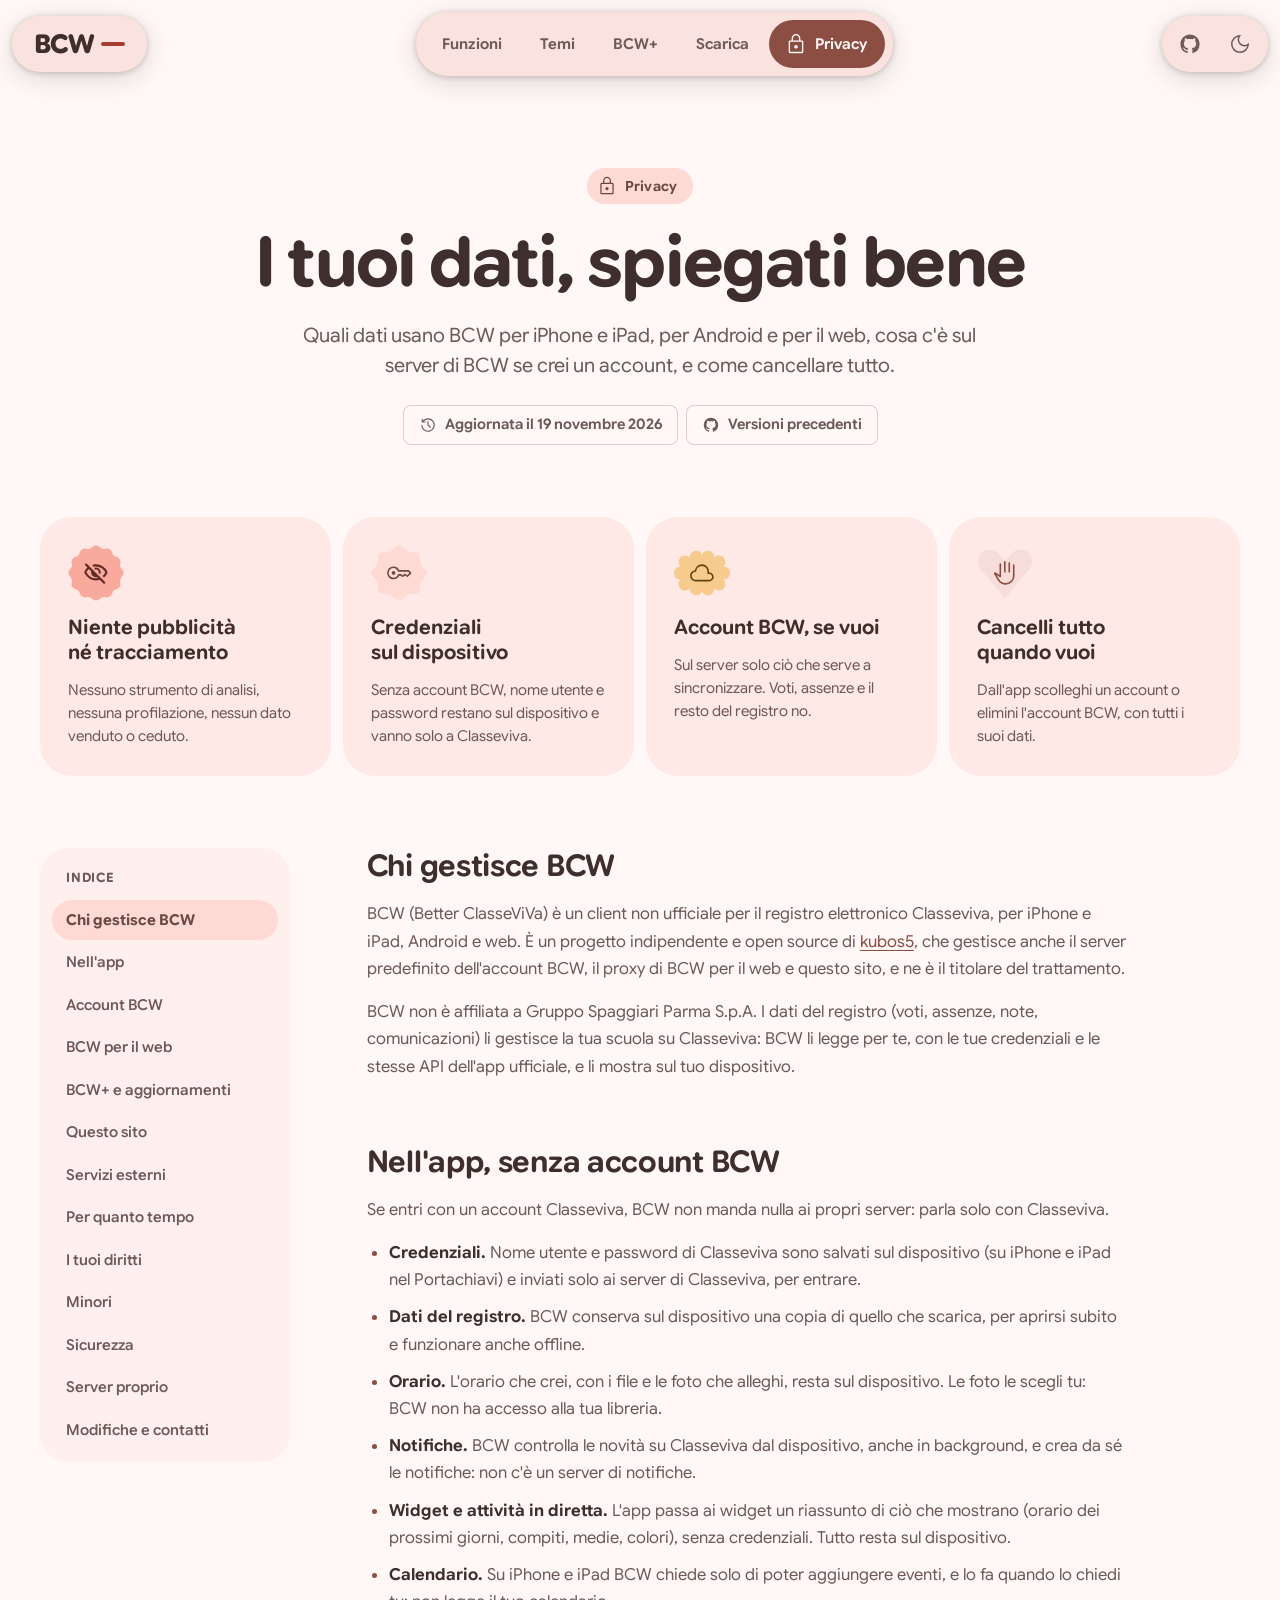
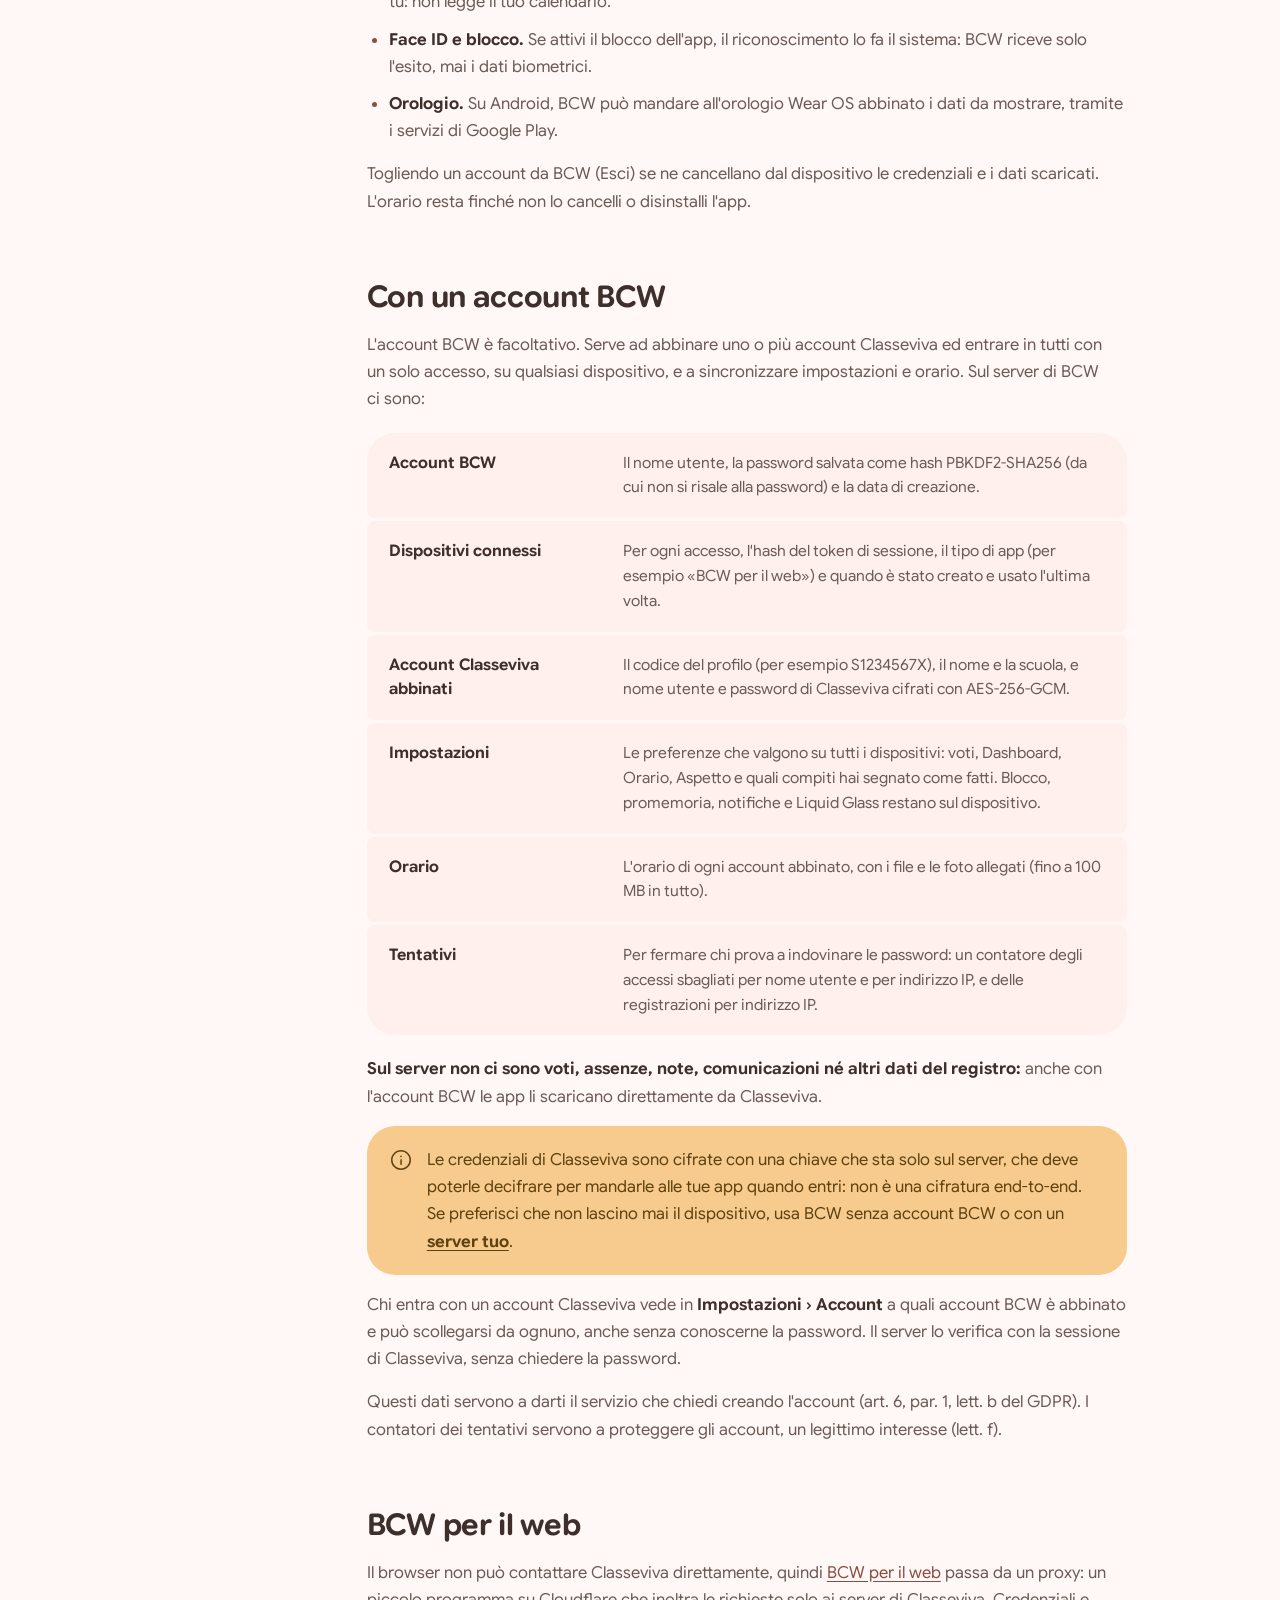
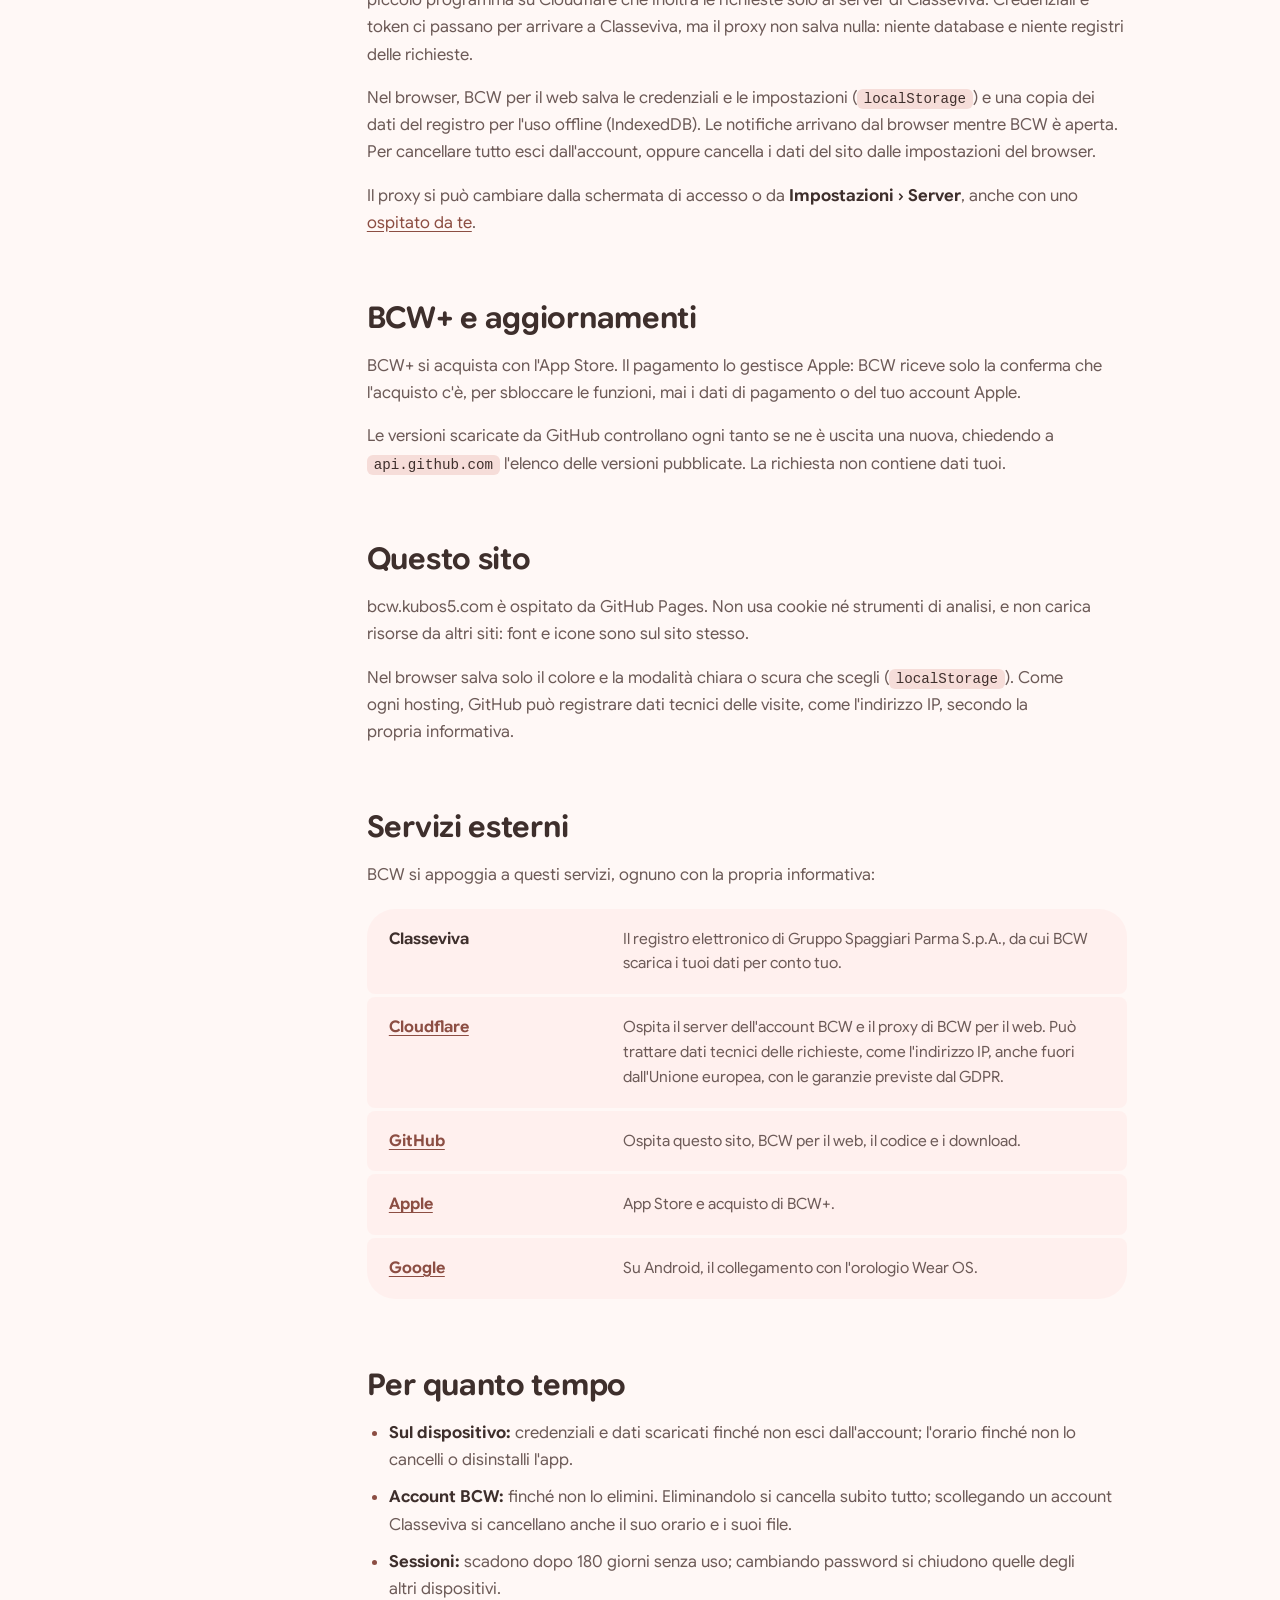
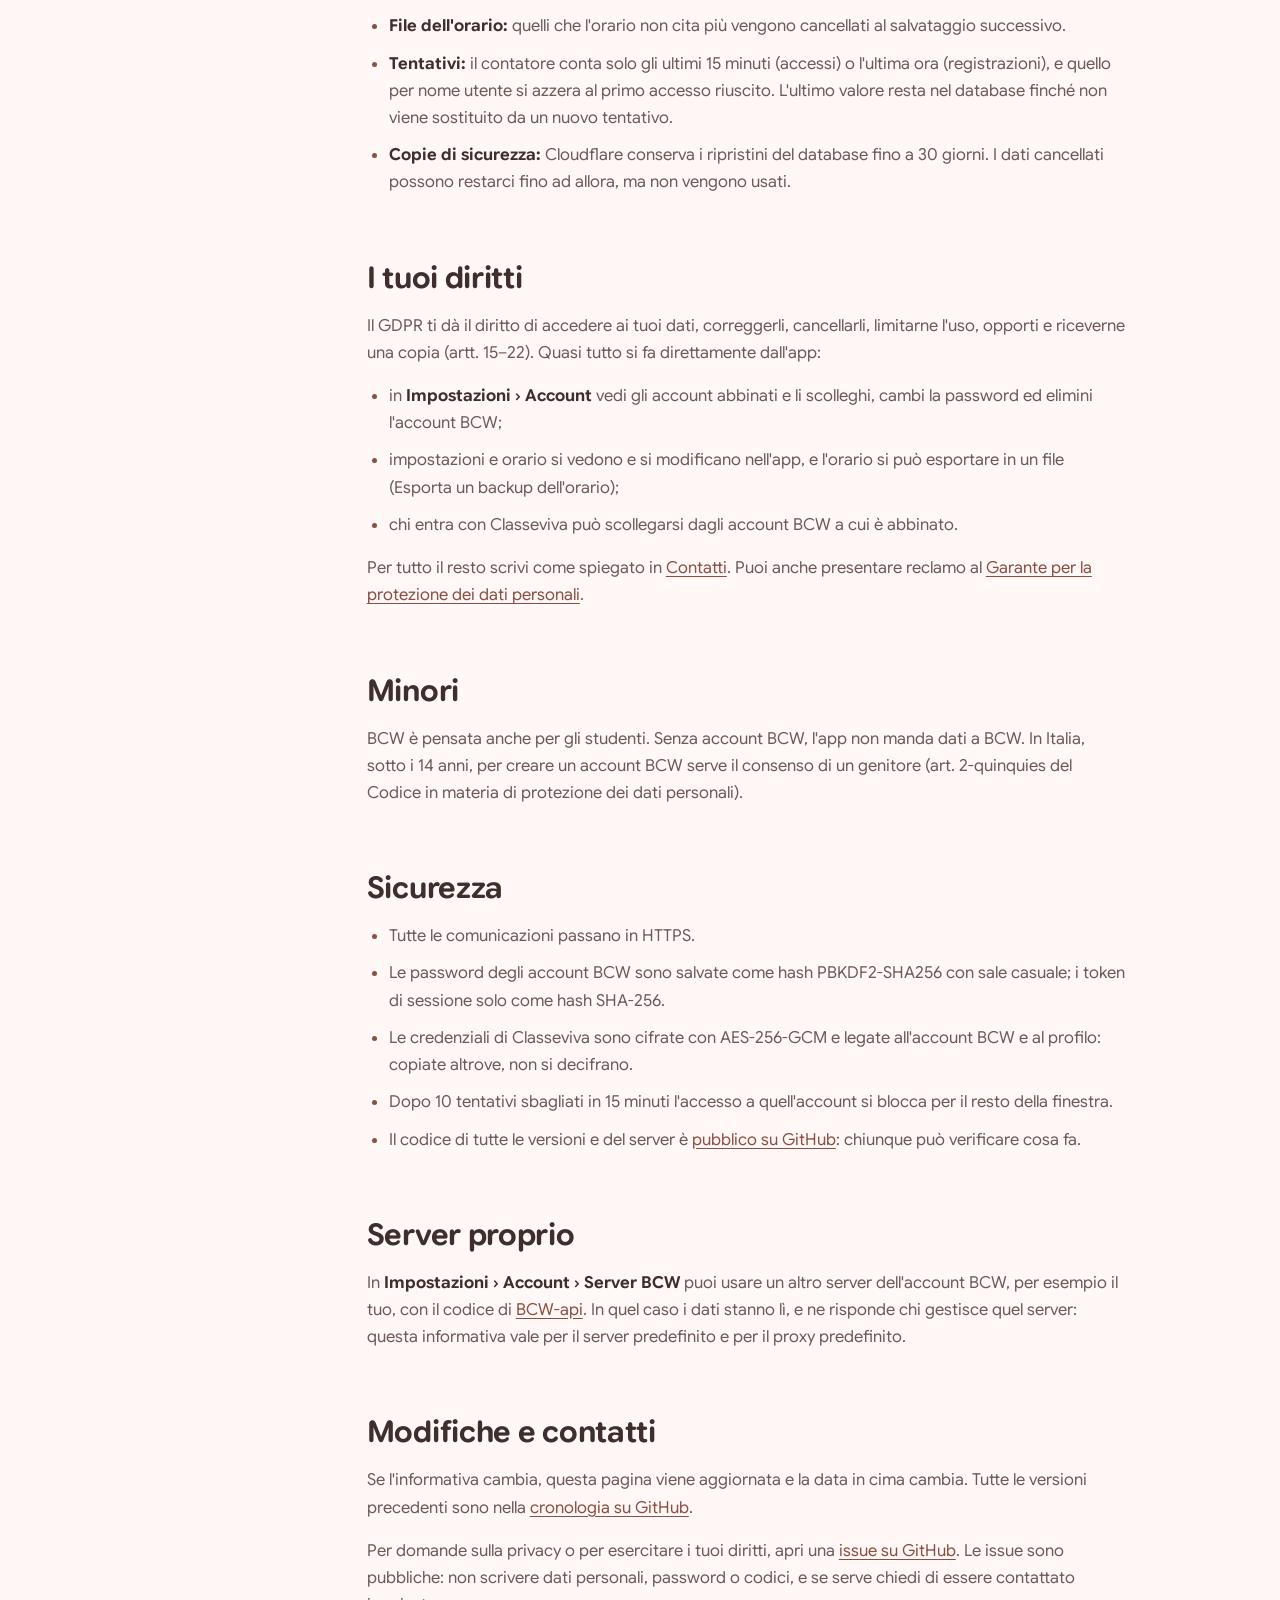
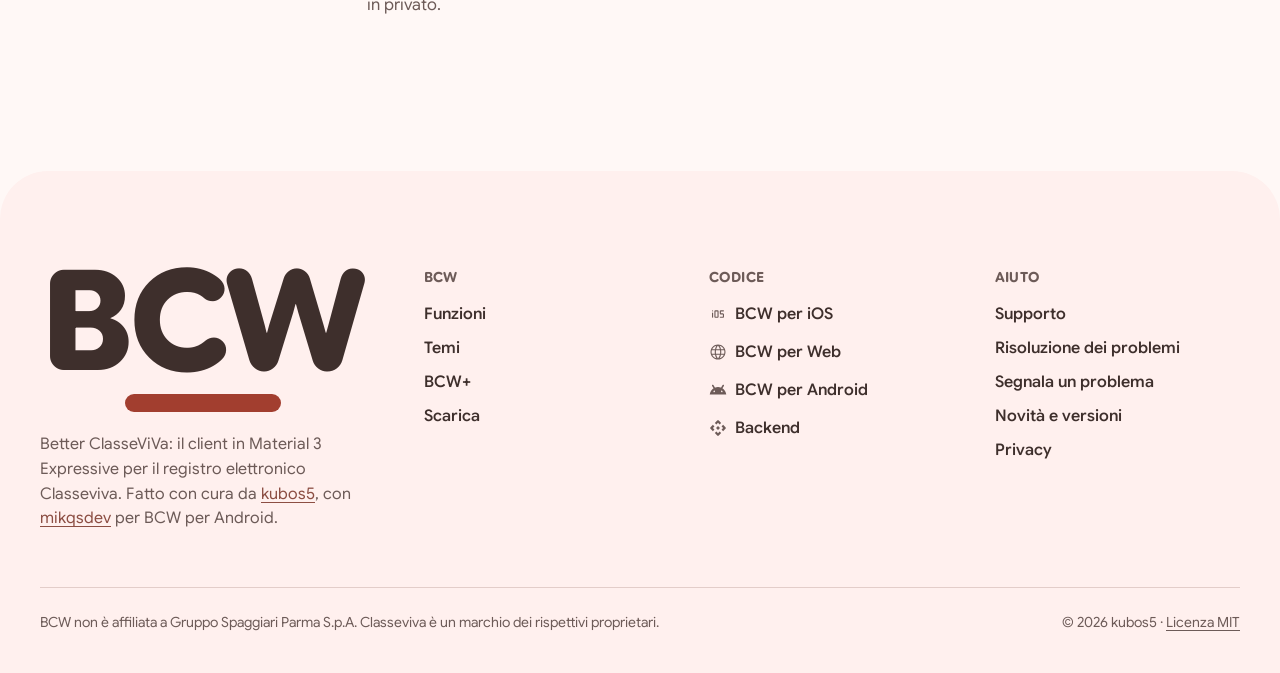
==== commit eb28c96b: "Comparsa dei riquadri corretta e niente animazione dal grigio La comparsa allo scorrimento è un'anim" ====
--- a/privacy/index.html
+++ b/privacy/index.html
@@ -197,7 +197,7 @@
           <section id="sito">
             <h2>Questo sito</h2>
             <p>bcw.kubos5.com è ospitato da GitHub Pages. Non usa cookie né strumenti di analisi, e non carica risorse da altri siti: font e icone sono sul sito stesso.</p>
-            <p>Nel browser salva solo il colore e la modalità chiara o scura che scegli (<code>localStorage</code>) e, per la durata della visita, se l'animazione iniziale è già stata mostrata. Come ogni hosting, GitHub può registrare dati tecnici delle visite, come l'indirizzo IP, secondo la propria informativa.</p>
+            <p>Nel browser salva solo il colore e la modalità chiara o scura che scegli (<code>localStorage</code>). Come ogni hosting, GitHub può registrare dati tecnici delle visite, come l'indirizzo IP, secondo la propria informativa.</p>
           </section>
 
           <section id="servizi">
--- a/assets/css/site.css
+++ b/assets/css/site.css
@@ -521,13 +521,6 @@
   .nav-item.active .icon { display: none; }
 }
 
-/* Comparsa dei colori: la pagina parte in bianco e nero e i colori arrivano con un cerchio che si
-   allarga dalla barra sotto il titolo, come nell'introduzione dell'app (assets/js/site.js, con una
-   View Transition). Se lo script non parte, dopo 3 secondi i colori tornano comunque. */
-.intro :is(main, footer, .topbar > *) { filter: grayscale(1); animation: ungray 0s 3s forwards; }
-.intro-fade :is(main, footer, .topbar > *) { transition: filter 900ms var(--effects); }
-@keyframes ungray { to { filter: none; } }
-
 /* Cambio di tema con il cerchio che si allarga dal colore scelto (View Transitions). */
 ::view-transition-old(root), ::view-transition-new(root) { animation: none; mix-blend-mode: normal; }
 ::view-transition-old(root) { z-index: 1; }
@@ -535,15 +528,18 @@
 
 /* MARK: - Comparsa allo scorrimento */
 
-.reveal {
-  opacity: 0;
-  translate: 0 36px;
-  transition: opacity 600ms var(--effects), translate var(--spring-slow-dur) var(--spring);
-  transition-delay: calc(var(--d, 0) * 70ms);
-}
-.reveal.in { opacity: 1; translate: none; }
-@media (prefers-reduced-motion: reduce) { .reveal { opacity: 1; translate: none; transition: none; } }
-.no-js .reveal { opacity: 1; translate: none; }
+/* Con un'animazione e non con una transizione: molti componenti (riquadri, schede) dichiarano la
+   propria `transition`, che sostituirebbe quella della comparsa e li farebbe apparire di colpo. */
+.reveal { opacity: 0; }
+.reveal.in {
+  opacity: 1;
+  animation: reveal-fade 600ms var(--effects) both, reveal-rise var(--spring-slow-dur) var(--spring) both;
+  animation-delay: calc(var(--d, 0) * 70ms);
+}
+@keyframes reveal-fade { from { opacity: 0; } }
+@keyframes reveal-rise { from { translate: 0 36px; } }
+@media (prefers-reduced-motion: reduce) { .reveal, .reveal.in { opacity: 1; animation: none; } }
+.no-js .reveal { opacity: 1; }
 
 /* MARK: - Telefono */
 
@@ -670,7 +666,6 @@
   animation: draw-bar 900ms var(--spring) 300ms both;
 }
 @keyframes draw-bar { from { transform: scaleX(0); } }
-.intro .underlined::after { animation-delay: 150ms; }
 
 .hero .lead { max-width: 34em; }
 .cta-row { display: flex; flex-wrap: wrap; gap: 12px; }
@@ -687,7 +682,6 @@
 .hero-art .live-card { right: max(-8%, calc(50% - 380px)); bottom: 15%; rotate: 3deg; width: min(330px, 86vw); }
 .hero-art .chip-float { left: max(0%, calc(50% - 300px)); bottom: 9%; rotate: -4deg; box-shadow: var(--elev-3); }
 .pop { animation: pop 700ms var(--spring) both; animation-delay: calc(400ms + var(--d, 0) * 140ms); }
-.intro .pop { animation-delay: calc(1400ms + var(--d, 0) * 140ms); }
 @keyframes pop { from { opacity: 0; scale: .6; } }
 @media (prefers-reduced-motion: reduce) { .pop { animation: none; } }
 
